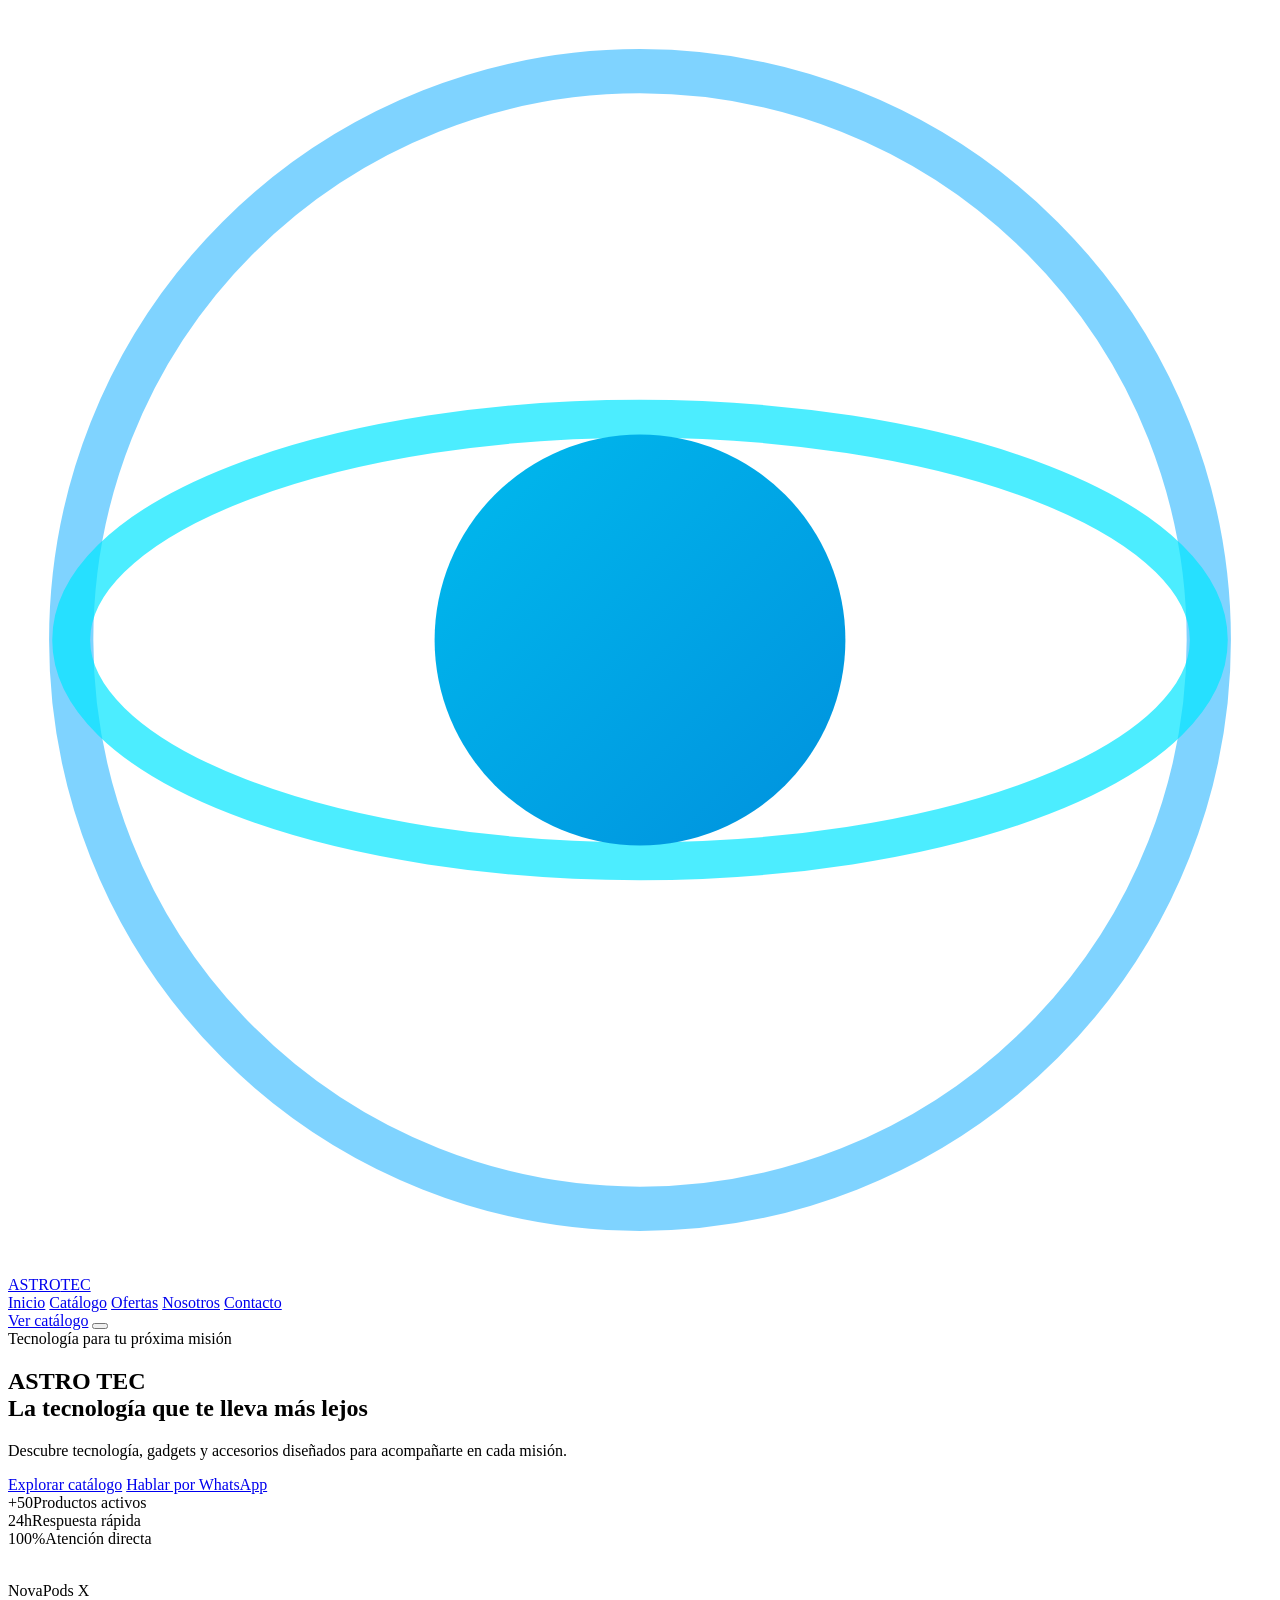
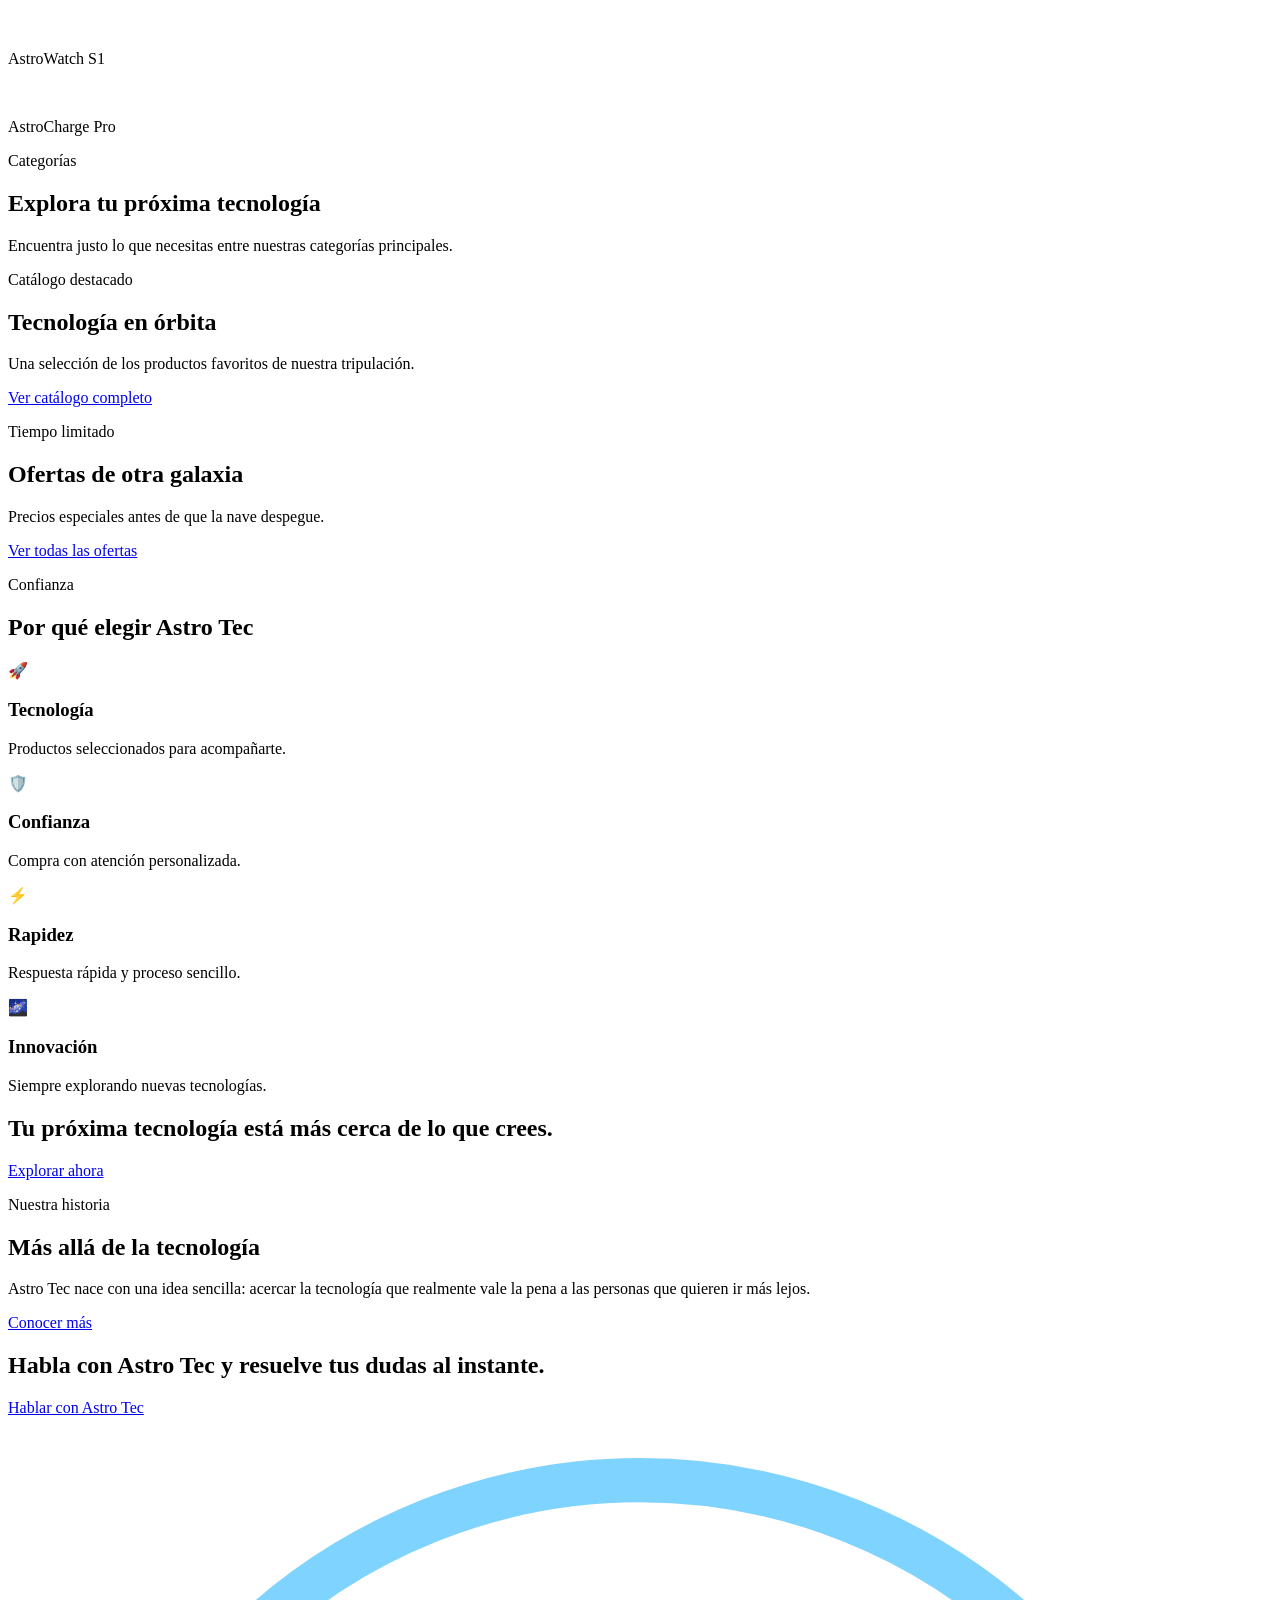
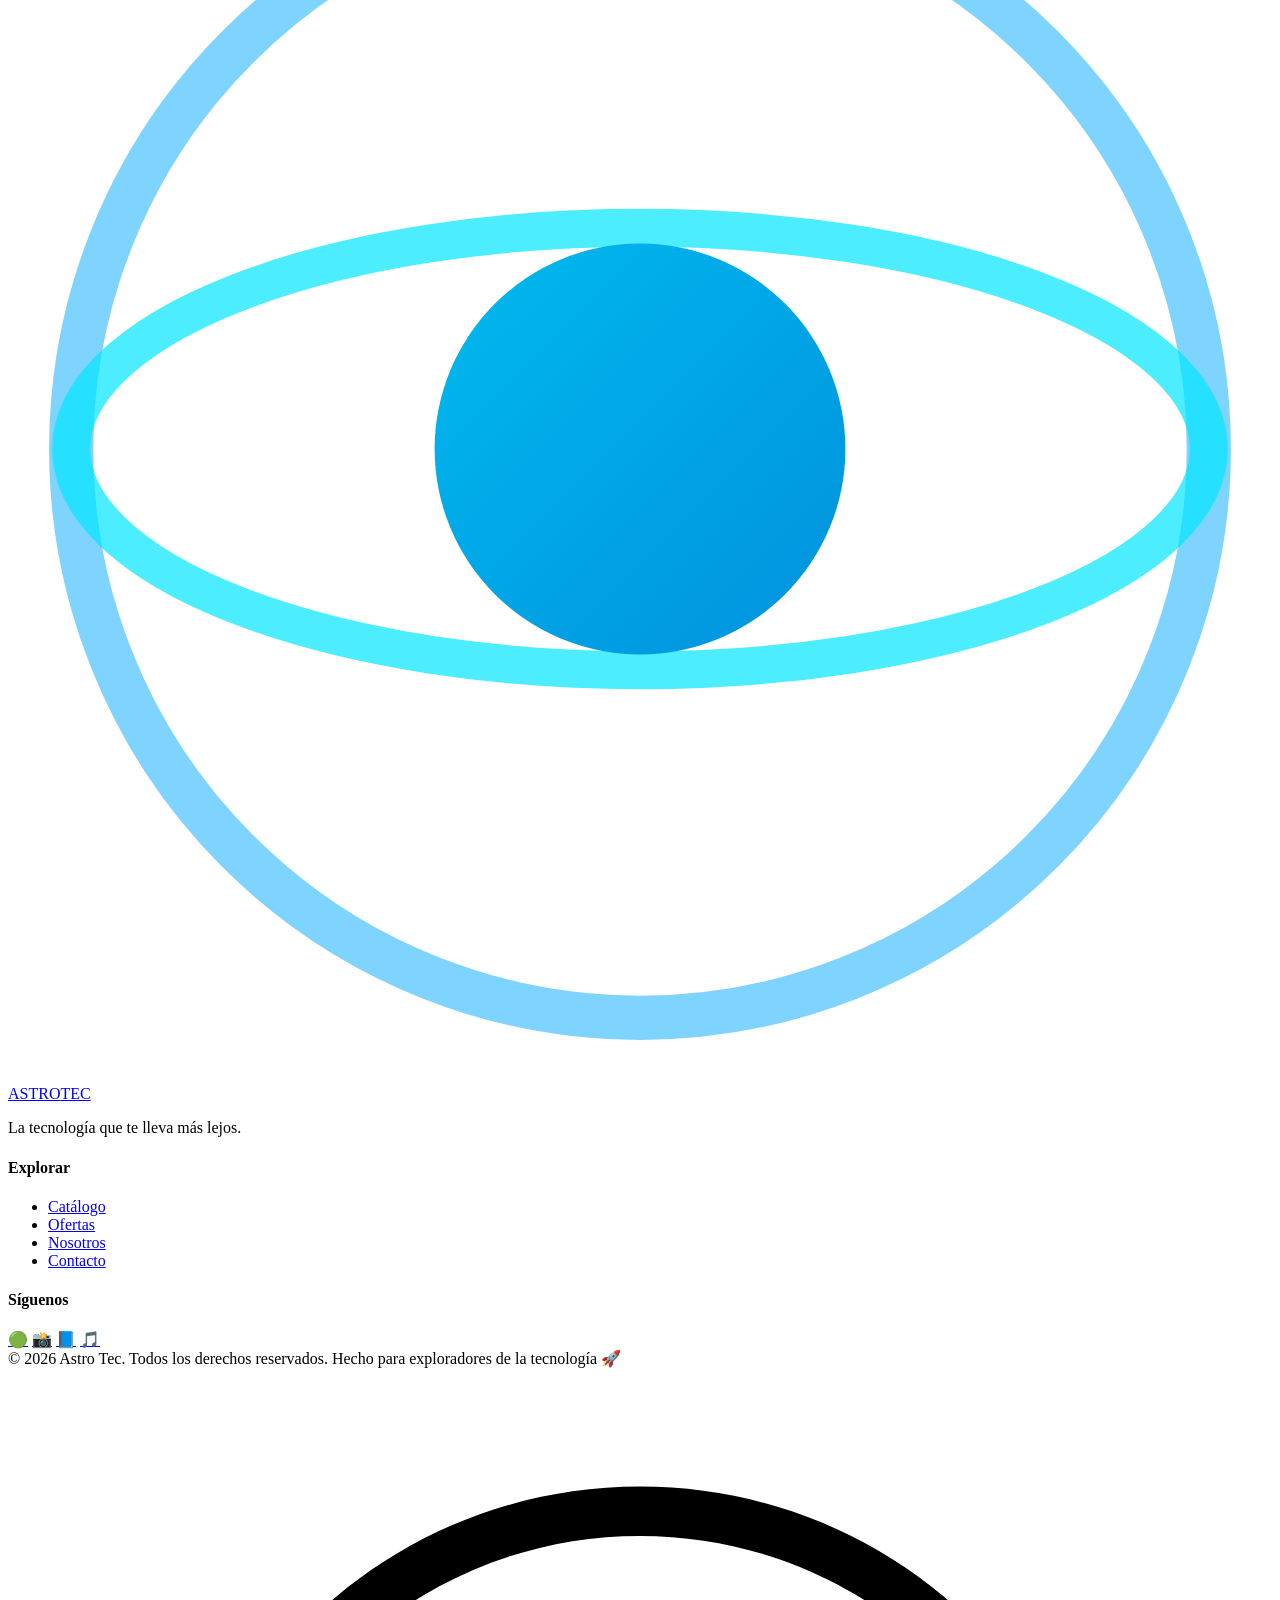
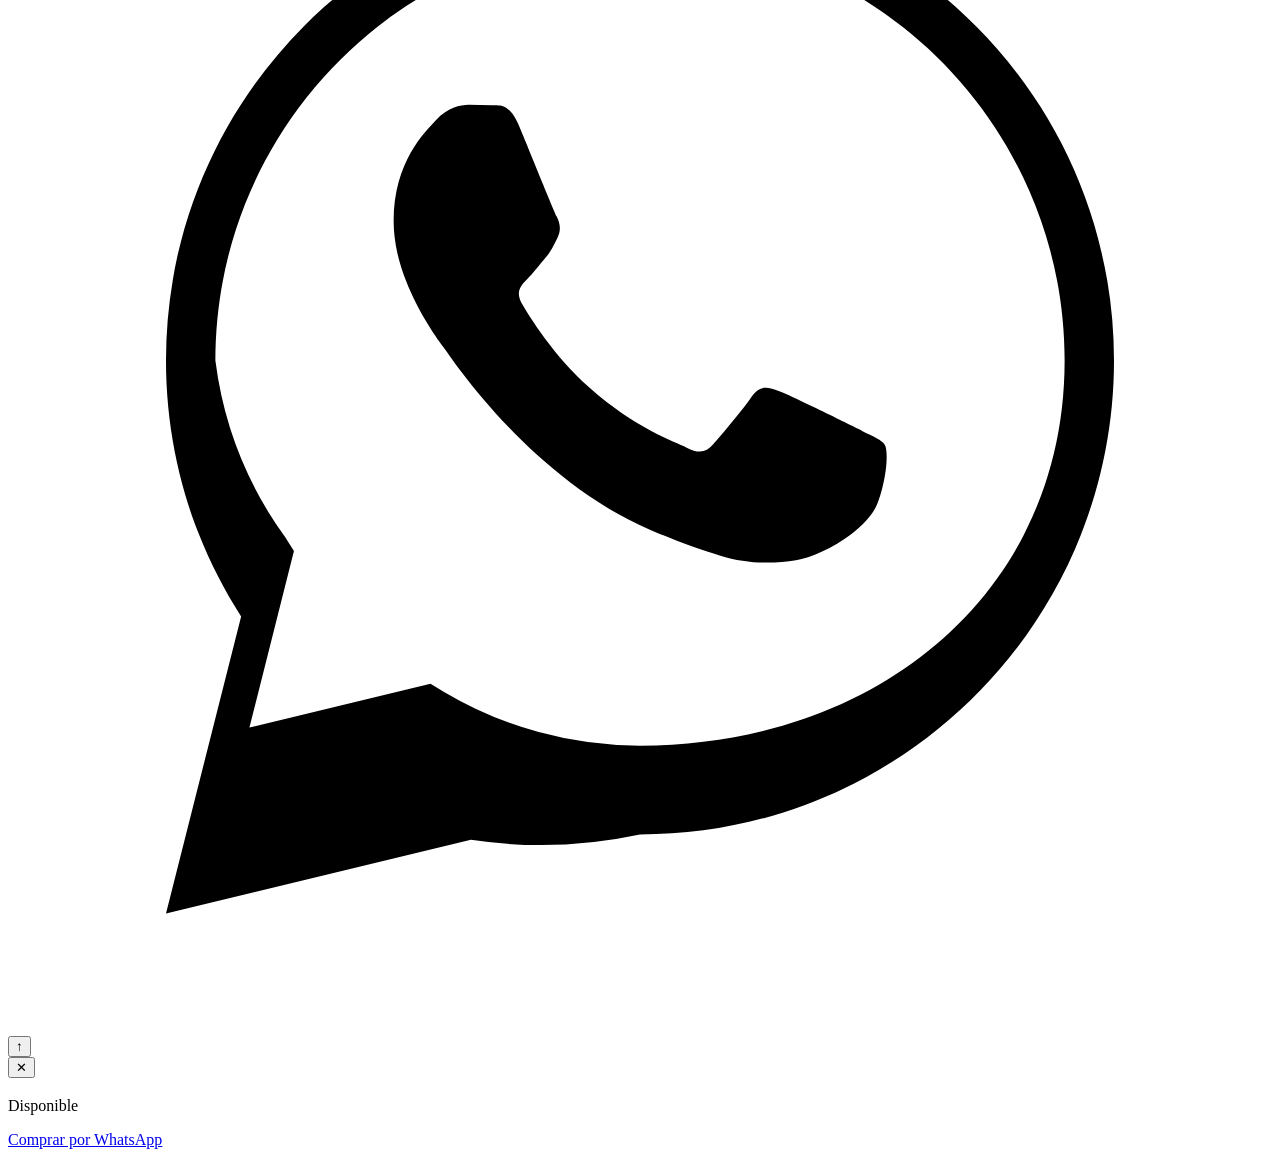
==== index.html @ eda98506 "Add files via upload" ====
<!DOCTYPE html>
<html lang="es">
<head>
  <meta charset="UTF-8" />
  <meta name="viewport" content="width=device-width, initial-scale=1.0" />
  <title>Astro Tec | Tecnología que te lleva más lejos</title>
  <meta name="description" content="Descubre tecnología, gadgets y accesorios en Astro Tec." />

  <!-- Open Graph -->
  <meta property="og:title" content="Astro Tec | Tecnología que te lleva más lejos" />
  <meta property="og:description" content="Descubre tecnología, gadgets y accesorios en Astro Tec." />
  <meta property="og:type" content="website" />
  <meta property="og:image" content="assets/og-image.jpg" />

  <link rel="icon" type="image/svg+xml" href="assets/favicon.svg" />

  <!-- Google Fonts: Orbitron (títulos), Montserrat (texto), Exo 2 (secundaria) -->
  <link rel="preconnect" href="https://fonts.googleapis.com" />
  <link rel="preconnect" href="https://fonts.gstatic.com" crossorigin />
  <link href="https://fonts.googleapis.com/css2?family=Orbitron:wght@500;700;800&family=Montserrat:wght@400;500;600;700&family=Exo+2:wght@400;500;600;700&display=swap" rel="stylesheet" />

  <link rel="stylesheet" href="css/style.css" />
</head>
<body>
  <div class="starfield" aria-hidden="true"></div>

  <!-- ================= NAVBAR ================= -->
  <header class="navbar">
    <div class="container">
      <a href="index.html" class="brand">
        <svg class="brand-mark" viewBox="0 0 40 40" fill="none" xmlns="http://www.w3.org/2000/svg" aria-hidden="true">
          <circle cx="20" cy="20" r="18" stroke="#00A8FF" stroke-width="1.4" opacity="0.5"/>
          <ellipse cx="20" cy="20" rx="18" ry="7" stroke="#00E5FF" stroke-width="1.2" opacity="0.7"/>
          <circle cx="20" cy="20" r="6.5" fill="url(#navGrad)"/>
          <defs>
            <linearGradient id="navGrad" x1="0" y1="0" x2="40" y2="40" gradientUnits="userSpaceOnUse">
              <stop stop-color="#00E5FF"/>
              <stop offset="1" stop-color="#0066CC"/>
            </linearGradient>
          </defs>
        </svg>
        <span class="brand-name">ASTRO<span>TEC</span></span>
      </a>

      <nav class="nav-links" id="nav-links" aria-label="Navegación principal">
        <a href="index.html">Inicio</a>
        <a href="catalogo.html">Catálogo</a>
        <a href="ofertas.html">Ofertas</a>
        <a href="nosotros.html">Nosotros</a>
        <a href="contacto.html">Contacto</a>
      </nav>

      <div class="nav-cta">
        <a href="catalogo.html" class="btn btn-outline">Ver catálogo</a>
        <button class="nav-toggle" id="nav-toggle" aria-label="Abrir menú" aria-expanded="false" aria-controls="nav-links">
          <span></span><span></span><span></span>
        </button>
      </div>
    </div>
  </header>

  <main>
    <!-- ================= HERO ================= -->
    <section class="hero">
      <div class="hero-orb" aria-hidden="true"></div>
      <div class="container">
        <div class="hero-text">
          <div class="hero-eyebrow reveal-in d1"><span class="dot"></span> Tecnología para tu próxima misión</div>
          <h1 class="reveal-in d2"><span class="brand-gradient">ASTRO TEC</span><br />La tecnología que te lleva más lejos</h1>
          <p class="hero-tagline reveal-in d3">Descubre tecnología, gadgets y accesorios diseñados para acompañarte en cada misión.</p>
          <div class="hero-actions reveal-in d3">
            <a href="catalogo.html" class="btn btn-primary">Explorar catálogo</a>
            <a href="#" id="hero-whatsapp" class="btn btn-whatsapp" target="_blank" rel="noopener">Hablar por WhatsApp</a>
          </div>
          <div class="hero-stats reveal-in d4">
            <div>+50<span>Productos activos</span></div>
            <div>24h<span>Respuesta rápida</span></div>
            <div>100%<span>Atención directa</span></div>
          </div>
        </div>

        <div class="hero-visual reveal-in d4" aria-hidden="true">
          <div class="orbit-ring r1"></div>
          <div class="orbit-ring r2"></div>
          <div class="float-card fc-1">
            <img src="https://images.unsplash.com/photo-1590658268037-6bf12165a8df?q=80&w=400&auto=format&fit=crop" alt="" />
            <p>NovaPods X</p>
          </div>
          <div class="float-card fc-2">
            <img src="https://images.unsplash.com/photo-1544117519-31a4b719223d?q=80&w=400&auto=format&fit=crop" alt="" />
            <p>AstroWatch S1</p>
          </div>
          <div class="float-card fc-3">
            <img src="https://images.unsplash.com/photo-1591290619762-c384c6675479?q=80&w=400&auto=format&fit=crop" alt="" />
            <p>AstroCharge Pro</p>
          </div>
        </div>
      </div>
    </section>

    <!-- ================= CATEGORÍAS ================= -->
    <section class="section" id="categorias">
      <div class="container">
        <div class="section-head center reveal-on-scroll">
          <p class="section-kicker">Categorías</p>
          <h2>Explora tu próxima tecnología</h2>
          <p>Encuentra justo lo que necesitas entre nuestras categorías principales.</p>
        </div>
        <div class="category-grid" id="categories-grid"></div>
      </div>
    </section>

    <!-- ================= PRODUCTOS DESTACADOS ================= -->
    <section class="section" id="destacados">
      <div class="container">
        <div class="section-head reveal-on-scroll">
          <p class="section-kicker">Catálogo destacado</p>
          <h2>Tecnología en órbita</h2>
          <p>Una selección de los productos favoritos de nuestra tripulación.</p>
        </div>
        <div class="product-grid" id="featured-grid"></div>
        <div class="text-center mt-lg">
          <a href="catalogo.html" class="btn btn-outline">Ver catálogo completo</a>
        </div>
      </div>
    </section>

    <!-- ================= OFERTAS (vista previa) ================= -->
    <section class="section offers-section" id="ofertas">
      <div class="container">
        <div class="section-head center reveal-on-scroll">
          <p class="section-kicker">Tiempo limitado</p>
          <h2>Ofertas de otra galaxia</h2>
          <p>Precios especiales antes de que la nave despegue.</p>
        </div>
        <div class="product-grid" id="offers-grid"></div>
        <div class="text-center mt-lg">
          <a href="ofertas.html" class="btn btn-outline">Ver todas las ofertas</a>
        </div>
      </div>
    </section>

    <!-- ================= POR QUÉ ASTRO TEC ================= -->
    <section class="section" id="por-que">
      <div class="container">
        <div class="section-head center reveal-on-scroll">
          <p class="section-kicker">Confianza</p>
          <h2>Por qué elegir Astro Tec</h2>
        </div>
        <div class="why-grid">
          <div class="why-card reveal-on-scroll">
            <div class="why-icon">🚀</div>
            <h3>Tecnología</h3>
            <p>Productos seleccionados para acompañarte.</p>
          </div>
          <div class="why-card reveal-on-scroll" style="transition-delay:.08s">
            <div class="why-icon">🛡️</div>
            <h3>Confianza</h3>
            <p>Compra con atención personalizada.</p>
          </div>
          <div class="why-card reveal-on-scroll" style="transition-delay:.16s">
            <div class="why-icon">⚡</div>
            <h3>Rapidez</h3>
            <p>Respuesta rápida y proceso sencillo.</p>
          </div>
          <div class="why-card reveal-on-scroll" style="transition-delay:.24s">
            <div class="why-icon">🌌</div>
            <h3>Innovación</h3>
            <p>Siempre explorando nuevas tecnologías.</p>
          </div>
        </div>
      </div>
    </section>

    <!-- ================= BANNER CTA ================= -->
    <section class="section">
      <div class="container">
        <div class="cta-banner reveal-on-scroll">
          <h2>Tu próxima tecnología está más cerca de lo que crees.</h2>
          <a href="catalogo.html" class="btn btn-primary">Explorar ahora</a>
        </div>
      </div>
    </section>

    <!-- ================= SOBRE NOSOTROS (vista previa) ================= -->
    <section class="section" id="nosotros">
      <div class="container about-grid">
        <div class="about-visual reveal-on-scroll" aria-hidden="true">
          <div class="orbit-ring r1"></div>
          <div class="orbit-ring r2"></div>
          <div class="planet-glow"></div>
        </div>
        <div class="about-body reveal-on-scroll">
          <p class="section-kicker">Nuestra historia</p>
          <h2>Más allá de la tecnología</h2>
          <p>Astro Tec nace con una idea sencilla: acercar la tecnología que realmente vale la pena a las personas que quieren ir más lejos.</p>
          <a href="nosotros.html" class="btn btn-outline">Conocer más</a>
        </div>
      </div>
    </section>

    <!-- ================= CONTACTO (vista previa) ================= -->
    <section class="section" id="contacto">
      <div class="container">
        <div class="cta-banner reveal-on-scroll">
          <h2>Habla con Astro Tec y resuelve tus dudas al instante.</h2>
          <a href="contacto.html" class="btn btn-primary">Hablar con Astro Tec</a>
        </div>
      </div>
    </section>
  </main>

  <!-- ================= FOOTER ================= -->
  <footer class="footer">
    <div class="container">
      <div class="footer-grid">
        <div class="footer-brand">
          <a href="index.html" class="brand">
            <svg class="brand-mark" viewBox="0 0 40 40" fill="none" xmlns="http://www.w3.org/2000/svg" aria-hidden="true">
              <circle cx="20" cy="20" r="18" stroke="#00A8FF" stroke-width="1.4" opacity="0.5"/>
              <ellipse cx="20" cy="20" rx="18" ry="7" stroke="#00E5FF" stroke-width="1.2" opacity="0.7"/>
              <circle cx="20" cy="20" r="6.5" fill="url(#footGrad)"/>
              <defs><linearGradient id="footGrad" x1="0" y1="0" x2="40" y2="40" gradientUnits="userSpaceOnUse"><stop stop-color="#00E5FF"/><stop offset="1" stop-color="#0066CC"/></linearGradient></defs>
            </svg>
            <span class="brand-name">ASTRO<span>TEC</span></span>
          </a>
          <p>La tecnología que te lleva más lejos.</p>
        </div>
        <div class="footer-col">
          <h4>Explorar</h4>
          <ul>
            <li><a href="catalogo.html">Catálogo</a></li>
            <li><a href="ofertas.html">Ofertas</a></li>
            <li><a href="nosotros.html">Nosotros</a></li>
            <li><a href="contacto.html">Contacto</a></li>
          </ul>
        </div>
        <div class="footer-col">
          <h4>Síguenos</h4>
          <div class="footer-social">
            <a href="https://wa.me/TU_NUMERO_AQUI" target="_blank" rel="noopener" aria-label="WhatsApp">🟢</a>
            <a href="https://instagram.com/astrotec" target="_blank" rel="noopener" aria-label="Instagram">📸</a>
            <a href="https://facebook.com/astrotec" target="_blank" rel="noopener" aria-label="Facebook">📘</a>
            <a href="https://tiktok.com/@astrotec" target="_blank" rel="noopener" aria-label="TikTok">🎵</a>
          </div>
        </div>
      </div>
      <div class="footer-bottom">
        <span>© 2026 Astro Tec. Todos los derechos reservados.</span>
        <span>Hecho para exploradores de la tecnología 🚀</span>
      </div>
    </div>
  </footer>

  <!-- ================= WHATSAPP FLOTANTE ================= -->
  <a href="#" id="whatsapp-float" class="whatsapp-float" target="_blank" rel="noopener" aria-label="Hablar por WhatsApp">
    <span class="whatsapp-pulse" aria-hidden="true"></span>
    <svg viewBox="0 0 32 32" aria-hidden="true"><path d="M16.001 3C9.373 3 4 8.373 4 15c0 2.386.699 4.61 1.902 6.478L4 29l7.72-1.865A11.94 11.94 0 0 0 16 27c6.627 0 12-5.373 12-12S22.628 3 16.001 3zm0 21.75a9.7 9.7 0 0 1-4.95-1.354l-.355-.21-4.584 1.107 1.127-4.47-.232-.366A9.71 9.71 0 0 1 5.25 15c0-5.936 4.815-10.75 10.75-10.75S26.75 9.064 26.75 15 21.936 24.75 16 24.75zm5.61-7.98c-.307-.154-1.816-.897-2.098-.999-.281-.102-.487-.154-.692.154-.205.307-.794.999-.973 1.204-.179.205-.359.23-.666.077-.307-.154-1.294-.477-2.465-1.52-.911-.812-1.526-1.816-1.705-2.123-.179-.307-.019-.473.135-.626.138-.138.307-.359.46-.538.154-.18.205-.308.307-.513.102-.205.051-.384-.026-.538-.077-.154-.692-1.667-.948-2.283-.25-.6-.504-.519-.692-.529l-.59-.01c-.205 0-.538.077-.82.384-.281.307-1.075 1.05-1.075 2.563 0 1.512 1.101 2.973 1.254 3.178.154.205 2.166 3.308 5.248 4.638.733.316 1.305.505 1.751.646.735.234 1.404.201 1.933.122.59-.088 1.816-.742 2.072-1.459.256-.717.256-1.332.179-1.46-.077-.128-.282-.205-.59-.359z"/></svg>
  </a>

  <!-- ================= BOTÓN VOLVER ARRIBA ================= -->
  <button id="back-to-top" class="back-to-top" aria-label="Volver arriba">↑</button>

  <!-- ================= MODAL DE PRODUCTO ================= -->
  <div class="modal-overlay" id="product-modal" role="dialog" aria-modal="true" aria-label="Detalle del producto">
    <div class="modal-box">
      <div class="modal-media">
        <button class="modal-close" aria-label="Cerrar">✕</button>
        <img src="" alt="" />
      </div>
      <div class="modal-body">
        <span class="product-category"></span>
        <h3></h3>
        <div class="availability in-stock"><span class="dot"></span> Disponible</div>
        <div class="modal-price-row">
          <span class="price-now"></span>
          <span class="price-old"></span>
        </div>
        <p class="modal-desc"></p>
        <ul class="modal-features"></ul>
        <a href="#" class="btn btn-whatsapp modal-buy" target="_blank" rel="noopener">Comprar por WhatsApp</a>
      </div>
    </div>
  </div>

  <script src="js/products.js"></script>
  <script src="js/main.js"></script>
  <script>
    document.getElementById("hero-whatsapp").href = buildWhatsAppLink("Hola Astro Tec, quiero explorar el catálogo de productos.");
  </script>
</body>
</html>
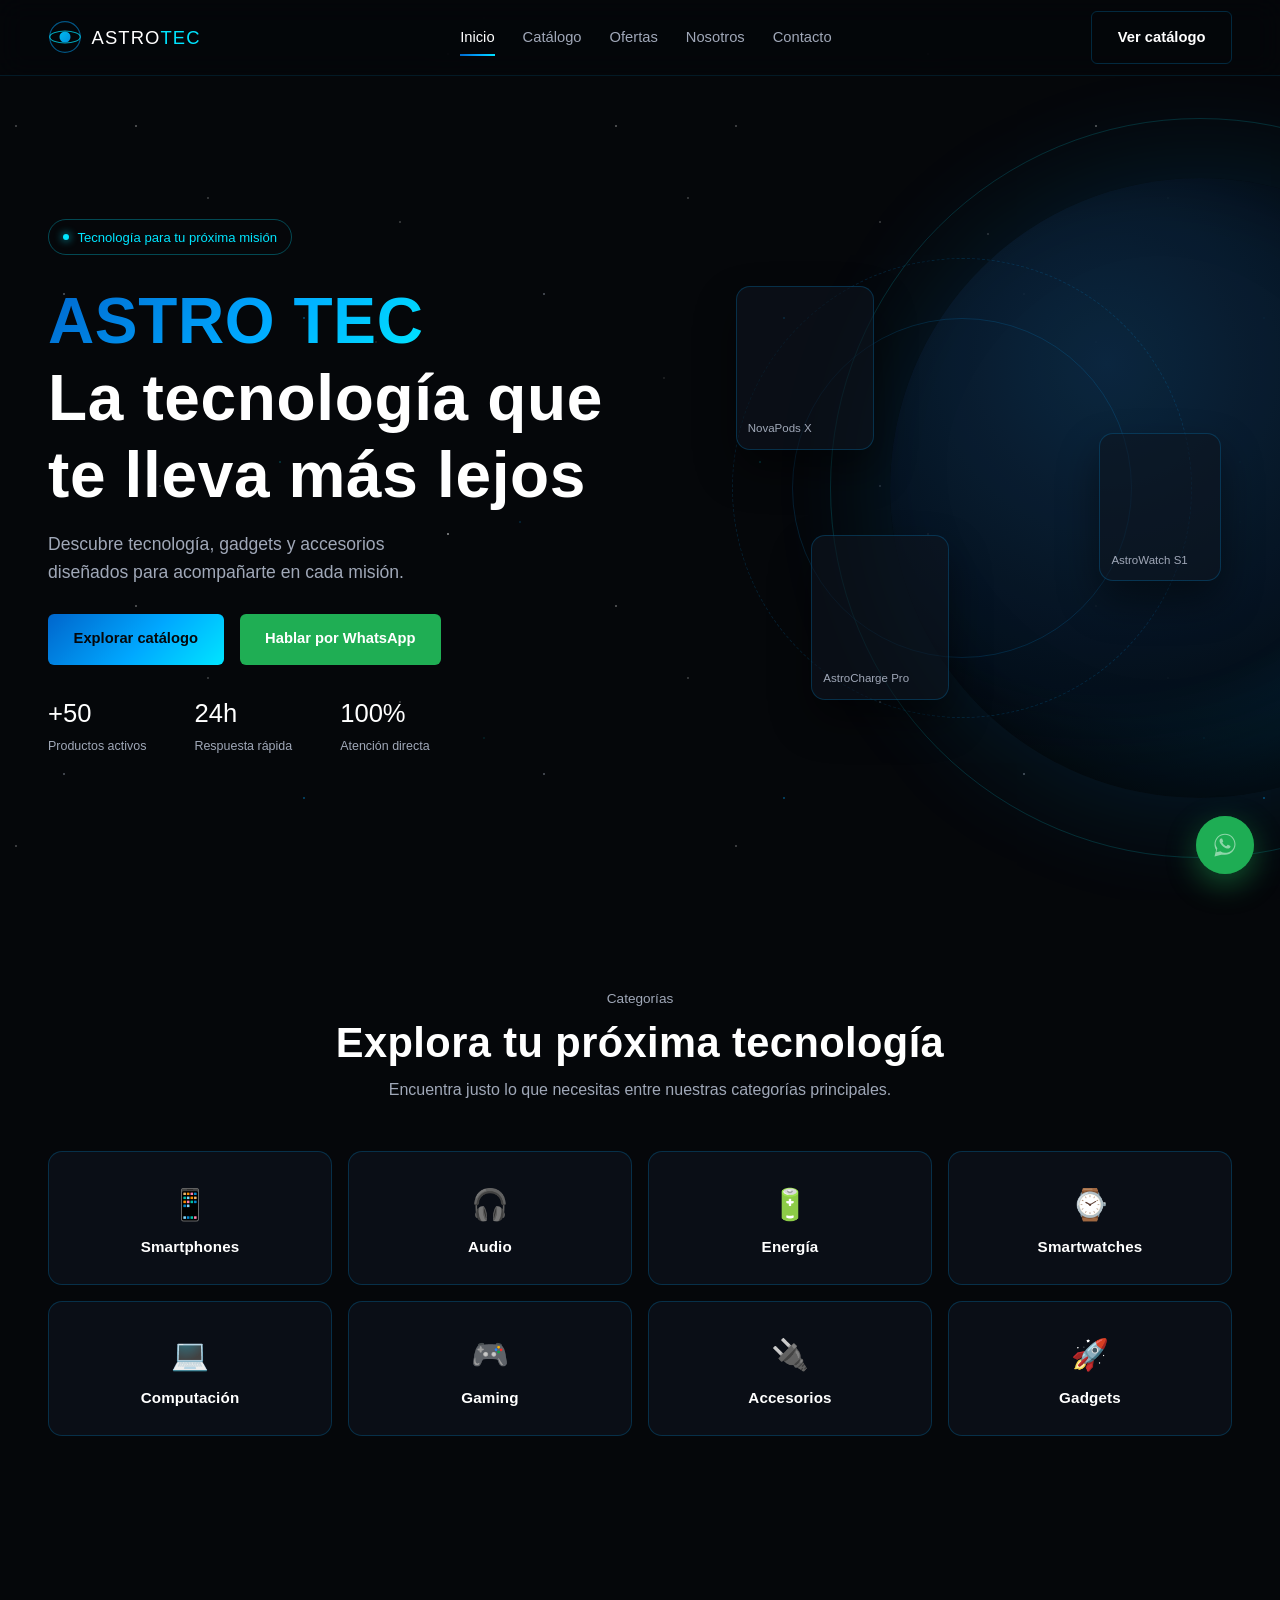
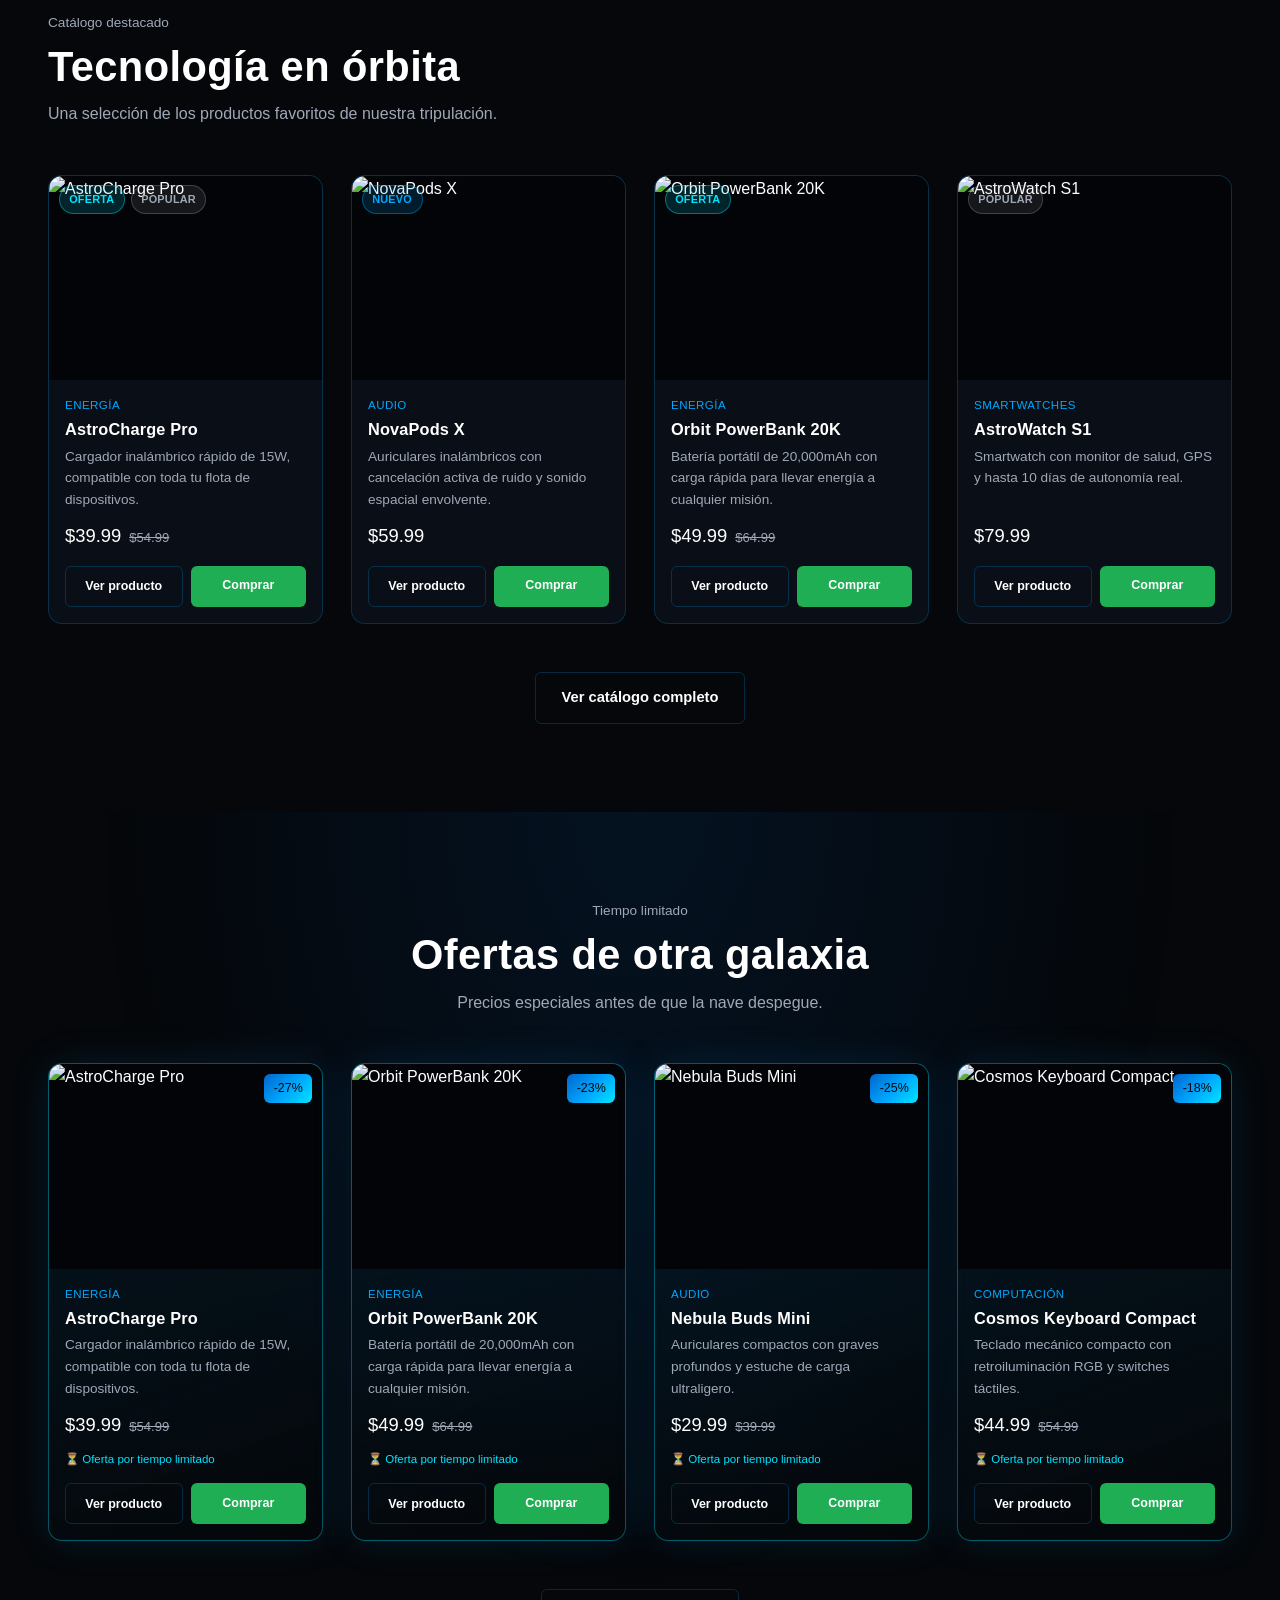
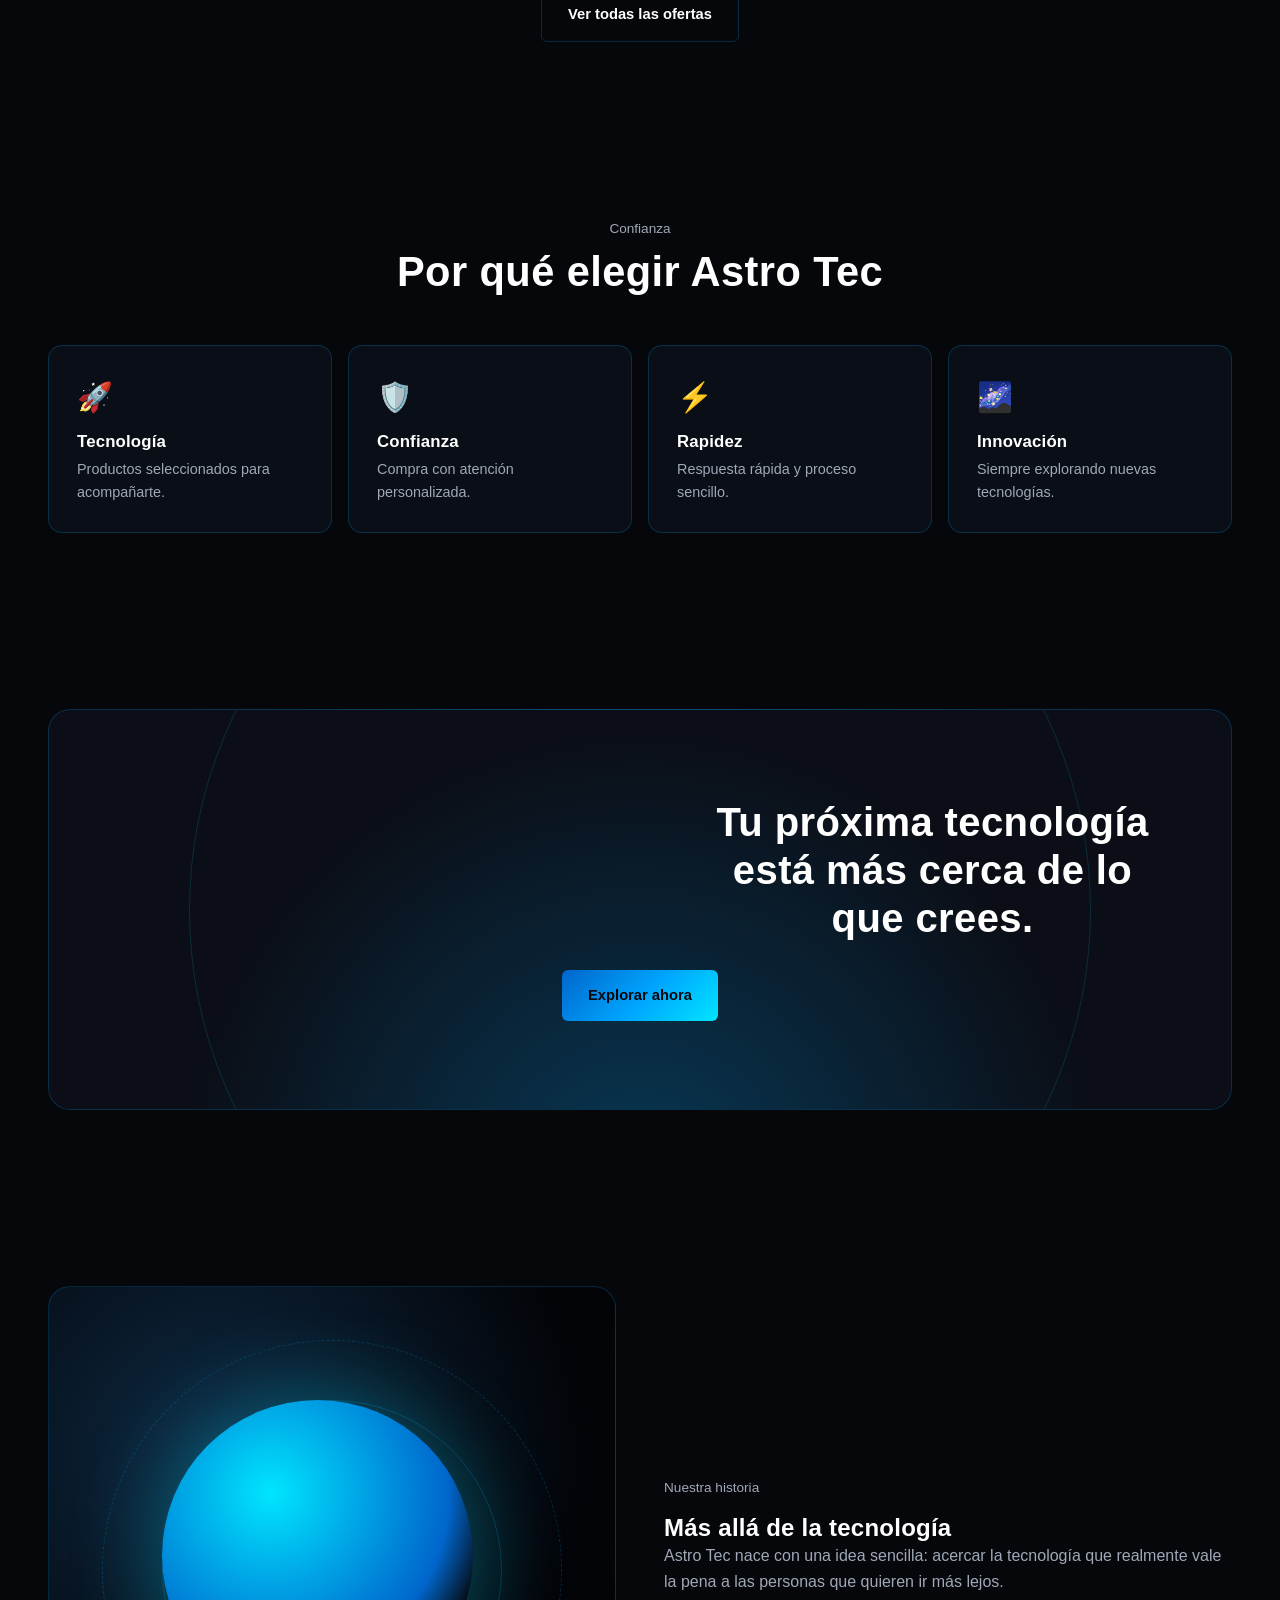
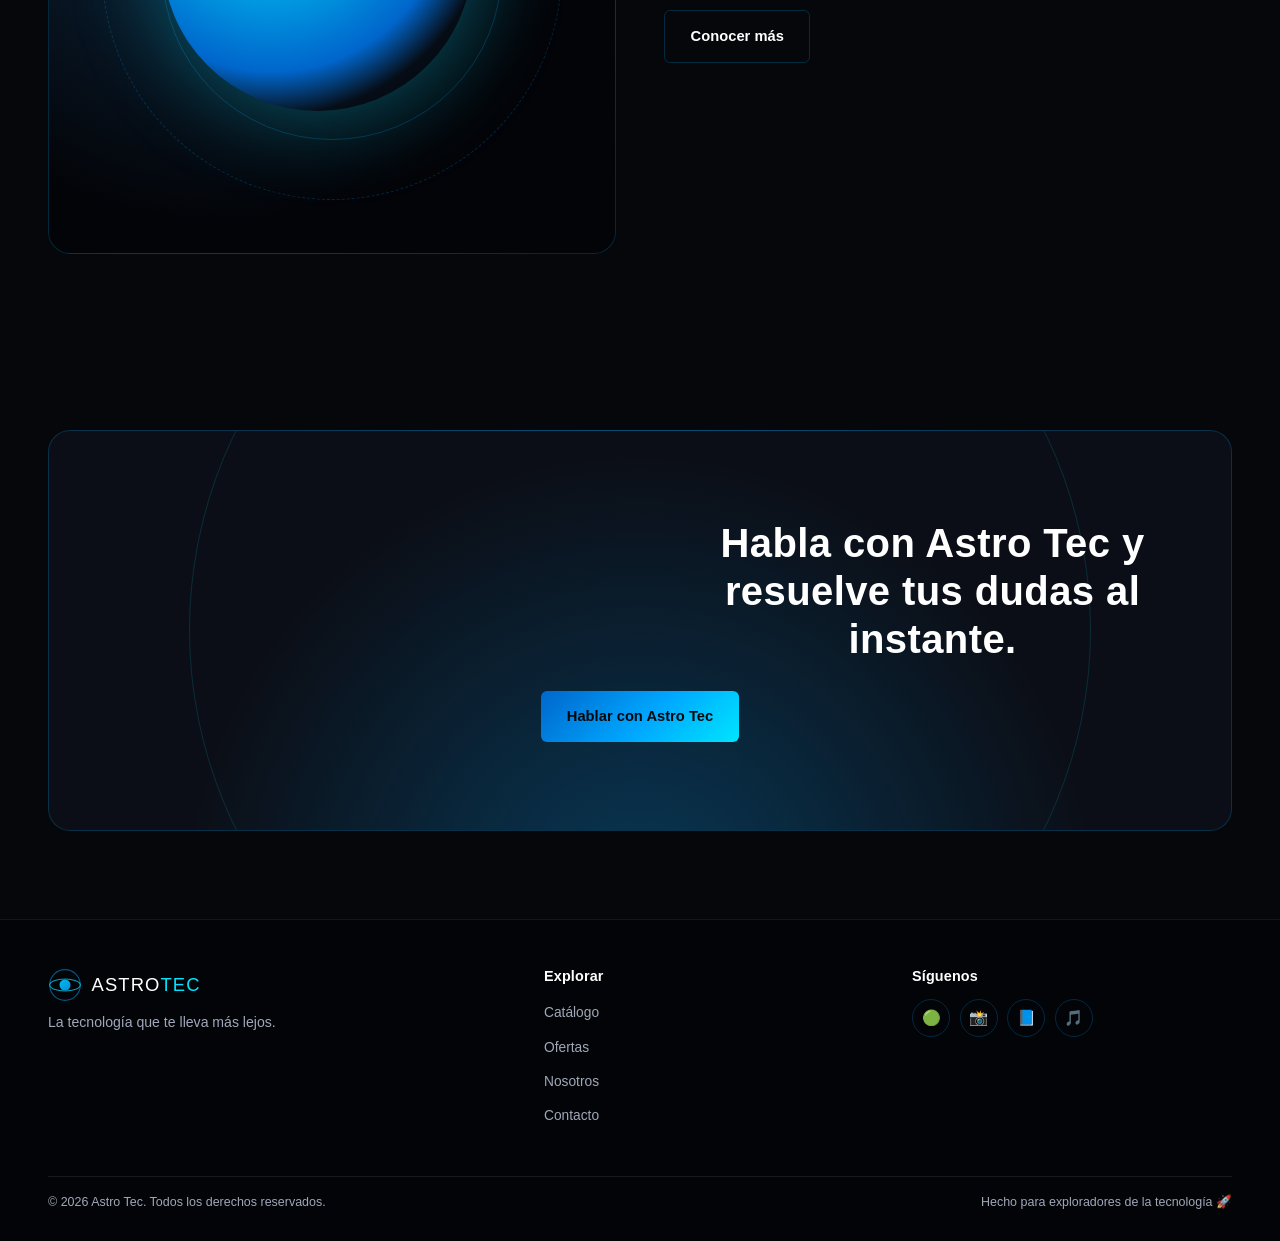
==== commit 998e020d: "Update WhatsApp link in footer" ====
--- a/index.html
+++ b/index.html
@@ -238,7 +238,7 @@
         <div class="footer-col">
           <h4>Síguenos</h4>
           <div class="footer-social">
-            <a href="https://wa.me/TU_NUMERO_AQUI" target="_blank" rel="noopener" aria-label="WhatsApp">🟢</a>
+            <a href="https://wa.me/+5359705589" target="_blank" rel="noopener" aria-label="WhatsApp">🟢</a>
             <a href="https://instagram.com/astrotec" target="_blank" rel="noopener" aria-label="Instagram">📸</a>
             <a href="https://facebook.com/astrotec" target="_blank" rel="noopener" aria-label="Facebook">📘</a>
             <a href="https://tiktok.com/@astrotec" target="_blank" rel="noopener" aria-label="TikTok">🎵</a>
--- a/css/style.css
+++ b/css/style.css
@@ -0,0 +1,1720 @@
+/* ==========================================================================
+   ASTRO TEC — style.css
+   Identidad: tecnología + exploración espacial.
+   Paleta y tipografías definidas estrictamente según el brief de marca.
+   ========================================================================== */
+
+/* ---------- 1. TOKENS DE MARCA ---------- */
+:root {
+  /* Colores de marca — NO modificar los nombres, solo los valores si cambia la identidad */
+  --azul-astro: #00a8ff;
+  --azul-profundo: #0066cc;
+  --azul-neon: #00e5ff;
+  --negro-espacial: #05070a;
+  --gris-tecnologico: #a0a8b8;
+  --blanco-estelar: #ffffff;
+
+  /* Derivados de superficie (para paneles, tarjetas, glass) */
+  --panel-bg: rgba(14, 20, 30, 0.6);
+  --panel-border: rgba(0, 168, 255, 0.22);
+  --panel-border-hover: rgba(0, 229, 255, 0.55);
+  --surface-raised: #0b0e16;
+  --surface-sunken: #030408;
+
+  --grad-astro: linear-gradient(135deg, var(--azul-profundo), var(--azul-astro) 55%, var(--azul-neon));
+  --grad-radial-glow: radial-gradient(circle, rgba(0, 168, 255, 0.35), transparent 70%);
+
+  /* Tipografía */
+  --font-display: "Orbitron", sans-serif;
+  --font-body: "Montserrat", sans-serif;
+  --font-secondary: "Exo 2", sans-serif;
+
+  /* Espaciado */
+  --space-xs: 0.5rem;
+  --space-sm: 1rem;
+  --space-md: 1.75rem;
+  --space-lg: 3rem;
+  --space-xl: 5.5rem;
+
+  --radius-sm: 6px;
+  --radius-md: 14px;
+  --radius-lg: 22px;
+
+  --container-w: 1240px;
+  --nav-height: 76px;
+
+  --ease: cubic-bezier(0.22, 1, 0.36, 1);
+}
+
+/* ---------- 2. RESET ---------- */
+* {
+  margin: 0;
+  padding: 0;
+  box-sizing: border-box;
+}
+
+html {
+  scroll-behavior: smooth;
+  scroll-padding-top: var(--nav-height);
+}
+
+body {
+  background: var(--negro-espacial);
+  color: var(--blanco-estelar);
+  font-family: var(--font-body);
+  font-size: 16px;
+  line-height: 1.6;
+  overflow-x: hidden;
+  position: relative;
+}
+
+img {
+  max-width: 100%;
+  display: block;
+}
+
+a {
+  color: inherit;
+  text-decoration: none;
+}
+
+ul {
+  list-style: none;
+}
+
+button {
+  font-family: inherit;
+  cursor: pointer;
+  border: none;
+  background: none;
+  color: inherit;
+}
+
+input,
+textarea {
+  font-family: inherit;
+  font-size: 1rem;
+}
+
+h1,
+h2,
+h3,
+h4 {
+  font-family: var(--font-display);
+  line-height: 1.2;
+  font-weight: 700;
+  letter-spacing: 0.01em;
+}
+
+.container {
+  max-width: var(--container-w);
+  margin-inline: auto;
+  padding-inline: var(--space-md);
+}
+
+/* Foco visible accesible */
+a:focus-visible,
+button:focus-visible,
+input:focus-visible,
+textarea:focus-visible {
+  outline: 2px solid var(--azul-neon);
+  outline-offset: 3px;
+  border-radius: 4px;
+}
+
+@media (prefers-reduced-motion: reduce) {
+  *,
+  *::before,
+  *::after {
+    animation-duration: 0.001ms !important;
+    animation-iteration-count: 1 !important;
+    transition-duration: 0.001ms !important;
+    scroll-behavior: auto !important;
+  }
+}
+
+/* ---------- 3. FONDO ESPACIAL GLOBAL ---------- */
+.starfield {
+  position: fixed;
+  inset: 0;
+  z-index: -2;
+  background: var(--negro-espacial);
+  overflow: hidden;
+}
+
+.starfield::before,
+.starfield::after {
+  content: "";
+  position: absolute;
+  inset: -10%;
+  background-image: radial-gradient(1.5px 1.5px at 20% 30%, rgba(255, 255, 255, 0.8), transparent),
+    radial-gradient(1px 1px at 70% 60%, rgba(255, 255, 255, 0.6), transparent),
+    radial-gradient(1.5px 1.5px at 40% 80%, rgba(160, 168, 184, 0.7), transparent),
+    radial-gradient(1px 1px at 85% 15%, rgba(0, 229, 255, 0.6), transparent),
+    radial-gradient(1.5px 1.5px at 55% 45%, rgba(255, 255, 255, 0.5), transparent),
+    radial-gradient(1px 1px at 10% 65%, rgba(255, 255, 255, 0.6), transparent),
+    radial-gradient(1.5px 1.5px at 90% 85%, rgba(0, 168, 255, 0.6), transparent);
+  background-repeat: repeat;
+  background-size: 480px 480px;
+  animation: driftStars 140s linear infinite;
+}
+
+.starfield::after {
+  background-size: 720px 720px;
+  opacity: 0.5;
+  animation-duration: 220s;
+  animation-direction: reverse;
+}
+
+@keyframes driftStars {
+  from {
+    transform: translate3d(0, 0, 0);
+  }
+  to {
+    transform: translate3d(-480px, -480px, 0);
+  }
+}
+
+/* ---------- 4. NAVBAR ---------- */
+.navbar {
+  position: sticky;
+  top: 0;
+  z-index: 100;
+  height: var(--nav-height);
+  display: flex;
+  align-items: center;
+  background: rgba(5, 7, 10, 0.55);
+  backdrop-filter: blur(14px) saturate(140%);
+  -webkit-backdrop-filter: blur(14px) saturate(140%);
+  border-bottom: 1px solid rgba(0, 168, 255, 0.12);
+  transition: background 0.3s var(--ease), border-color 0.3s var(--ease);
+}
+
+.navbar.is-scrolled {
+  background: rgba(5, 7, 10, 0.88);
+  border-bottom-color: rgba(0, 168, 255, 0.28);
+}
+
+.navbar .container {
+  display: flex;
+  align-items: center;
+  justify-content: space-between;
+  width: 100%;
+}
+
+.brand {
+  display: flex;
+  align-items: center;
+  gap: 0.6rem;
+  font-family: var(--font-display);
+  font-size: 1.15rem;
+  letter-spacing: 0.06em;
+}
+
+.brand-mark {
+  width: 34px;
+  height: 34px;
+  flex-shrink: 0;
+}
+
+.brand-name span {
+  color: var(--azul-neon);
+}
+
+.nav-links {
+  display: flex;
+  align-items: center;
+  gap: var(--space-md);
+}
+
+.nav-links a {
+  font-family: var(--font-secondary);
+  font-size: 0.92rem;
+  color: var(--gris-tecnologico);
+  position: relative;
+  padding-block: 0.3rem;
+  transition: color 0.25s var(--ease);
+}
+
+.nav-links a::after {
+  content: "";
+  position: absolute;
+  left: 0;
+  bottom: -2px;
+  width: 0;
+  height: 2px;
+  background: var(--grad-astro);
+  transition: width 0.3s var(--ease);
+}
+
+.nav-links a:hover,
+.nav-links a.active {
+  color: var(--blanco-estelar);
+}
+
+.nav-links a:hover::after,
+.nav-links a.active::after {
+  width: 100%;
+}
+
+.nav-cta {
+  display: flex;
+  align-items: center;
+  gap: var(--space-sm);
+}
+
+.nav-toggle {
+  display: none;
+  width: 40px;
+  height: 40px;
+  align-items: center;
+  justify-content: center;
+  border: 1px solid var(--panel-border);
+  border-radius: var(--radius-sm);
+  flex-direction: column;
+  gap: 5px;
+}
+
+.nav-toggle span {
+  width: 20px;
+  height: 2px;
+  background: var(--blanco-estelar);
+  transition: transform 0.3s var(--ease), opacity 0.3s var(--ease);
+}
+
+.nav-toggle.is-open span:nth-child(1) {
+  transform: translateY(7px) rotate(45deg);
+}
+.nav-toggle.is-open span:nth-child(2) {
+  opacity: 0;
+}
+.nav-toggle.is-open span:nth-child(3) {
+  transform: translateY(-7px) rotate(-45deg);
+}
+
+/* ---------- 5. BOTONES ---------- */
+.btn {
+  display: inline-flex;
+  align-items: center;
+  justify-content: center;
+  gap: 0.5rem;
+  padding: 0.85rem 1.6rem;
+  font-family: var(--font-secondary);
+  font-weight: 600;
+  font-size: 0.92rem;
+  border-radius: var(--radius-sm);
+  transition: transform 0.25s var(--ease), box-shadow 0.25s var(--ease), background 0.25s var(--ease), border-color 0.25s var(--ease);
+  white-space: nowrap;
+}
+
+.btn-primary {
+  background: var(--grad-astro);
+  color: var(--negro-espacial);
+  box-shadow: 0 0 0 rgba(0, 168, 255, 0);
+}
+
+.btn-primary:hover {
+  box-shadow: 0 8px 30px rgba(0, 168, 255, 0.45);
+  transform: translateY(-2px);
+}
+
+.btn-outline {
+  background: transparent;
+  border: 1px solid var(--panel-border);
+  color: var(--blanco-estelar);
+}
+
+.btn-outline:hover {
+  border-color: var(--azul-neon);
+  box-shadow: 0 0 24px rgba(0, 229, 255, 0.18);
+  transform: translateY(-2px);
+}
+
+.btn-whatsapp {
+  background: #1fae54;
+  color: var(--blanco-estelar);
+}
+
+.btn-whatsapp:hover {
+  box-shadow: 0 8px 26px rgba(31, 174, 84, 0.4);
+  transform: translateY(-2px);
+}
+
+.btn-sm {
+  padding: 0.6rem 1.1rem;
+  font-size: 0.82rem;
+}
+
+.btn-block {
+  width: 100%;
+}
+
+/* ---------- 6. HERO ---------- */
+.hero {
+  position: relative;
+  min-height: calc(100vh - var(--nav-height));
+  display: flex;
+  align-items: center;
+  padding-block: var(--space-xl);
+  overflow: hidden;
+}
+
+.hero-orb {
+  position: absolute;
+  top: 50%;
+  right: -18%;
+  width: 620px;
+  height: 620px;
+  border-radius: 50%;
+  transform: translateY(-50%);
+  background: radial-gradient(circle at 35% 30%, #0d2b45, #05121f 55%, transparent 75%),
+    radial-gradient(circle at 65% 70%, rgba(0, 168, 255, 0.25), transparent 60%);
+  box-shadow: inset -40px -20px 80px rgba(0, 0, 0, 0.6), 0 0 140px rgba(0, 168, 255, 0.18);
+  opacity: 0.9;
+  z-index: -1;
+}
+
+.hero-orb::after {
+  content: "";
+  position: absolute;
+  inset: -60px;
+  border-radius: 50%;
+  border: 1px solid rgba(0, 229, 255, 0.18);
+}
+
+.hero .container {
+  display: grid;
+  grid-template-columns: 1.05fr 0.95fr;
+  gap: var(--space-lg);
+  align-items: center;
+}
+
+.hero-eyebrow {
+  display: inline-flex;
+  align-items: center;
+  gap: 0.5rem;
+  font-family: var(--font-secondary);
+  font-size: 0.82rem;
+  color: var(--azul-neon);
+  border: 1px solid rgba(0, 229, 255, 0.3);
+  padding: 0.4rem 0.9rem;
+  border-radius: 999px;
+  margin-bottom: var(--space-md);
+}
+
+.hero-eyebrow .dot {
+  width: 6px;
+  height: 6px;
+  border-radius: 50%;
+  background: var(--azul-neon);
+  box-shadow: 0 0 8px var(--azul-neon);
+}
+
+.hero h1 {
+  font-size: clamp(2.6rem, 5vw, 4.2rem);
+  margin-bottom: var(--space-sm);
+}
+
+.hero h1 .brand-gradient {
+  background: var(--grad-astro);
+  -webkit-background-clip: text;
+  background-clip: text;
+  color: transparent;
+}
+
+.hero-tagline {
+  font-family: var(--font-secondary);
+  font-size: 1.1rem;
+  color: var(--gris-tecnologico);
+  margin-bottom: var(--space-md);
+  max-width: 42ch;
+}
+
+.hero-desc {
+  color: var(--gris-tecnologico);
+  max-width: 46ch;
+  margin-bottom: var(--space-md);
+}
+
+.hero-actions {
+  display: flex;
+  flex-wrap: wrap;
+  gap: var(--space-sm);
+  margin-bottom: var(--space-md);
+}
+
+.hero-stats {
+  display: flex;
+  gap: var(--space-lg);
+  margin-top: var(--space-md);
+}
+
+.hero-stats div {
+  font-family: var(--font-display);
+  font-size: 1.6rem;
+  color: var(--blanco-estelar);
+}
+
+.hero-stats span {
+  display: block;
+  font-family: var(--font-secondary);
+  font-size: 0.78rem;
+  color: var(--gris-tecnologico);
+  margin-top: 0.2rem;
+}
+
+/* Composición de productos flotando */
+.hero-visual {
+  position: relative;
+  height: 460px;
+}
+
+.orbit-ring {
+  position: absolute;
+  border: 1px solid rgba(0, 168, 255, 0.16);
+  border-radius: 50%;
+  top: 50%;
+  left: 50%;
+}
+
+.orbit-ring.r1 {
+  width: 340px;
+  height: 340px;
+  transform: translate(-50%, -50%);
+}
+.orbit-ring.r2 {
+  width: 460px;
+  height: 460px;
+  transform: translate(-50%, -50%);
+  border-style: dashed;
+}
+
+.float-card {
+  position: absolute;
+  background: var(--panel-bg);
+  border: 1px solid var(--panel-border);
+  backdrop-filter: blur(10px);
+  border-radius: var(--radius-md);
+  padding: 0.7rem;
+  width: 138px;
+  box-shadow: 0 20px 40px rgba(0, 0, 0, 0.45);
+  animation: floatY 6s var(--ease) infinite;
+}
+
+.float-card img {
+  border-radius: var(--radius-sm);
+  aspect-ratio: 1 / 1;
+  object-fit: cover;
+  margin-bottom: 0.5rem;
+}
+
+.float-card p {
+  font-family: var(--font-secondary);
+  font-size: 0.72rem;
+  color: var(--gris-tecnologico);
+}
+
+.float-card.fc-1 {
+  top: 6%;
+  left: 8%;
+  animation-delay: 0s;
+}
+.float-card.fc-2 {
+  top: 38%;
+  right: 2%;
+  animation-delay: 1.4s;
+  width: 122px;
+}
+.float-card.fc-3 {
+  bottom: 4%;
+  left: 22%;
+  animation-delay: 2.8s;
+}
+
+@keyframes floatY {
+  0%,
+  100% {
+    transform: translateY(0);
+  }
+  50% {
+    transform: translateY(-14px);
+  }
+}
+
+/* Aparición progresiva del hero al cargar */
+.reveal-in {
+  opacity: 0;
+  transform: translateY(18px);
+  animation: revealUp 0.8s var(--ease) forwards;
+}
+.reveal-in.d1 {
+  animation-delay: 0.05s;
+}
+.reveal-in.d2 {
+  animation-delay: 0.18s;
+}
+.reveal-in.d3 {
+  animation-delay: 0.32s;
+}
+.reveal-in.d4 {
+  animation-delay: 0.46s;
+}
+
+@keyframes revealUp {
+  to {
+    opacity: 1;
+    transform: translateY(0);
+  }
+}
+
+/* ---------- 7. SECCIONES GENERALES ---------- */
+.section {
+  padding-block: var(--space-xl);
+  position: relative;
+}
+
+.section-head {
+  max-width: 640px;
+  margin-bottom: var(--space-lg);
+}
+
+.section-head.center {
+  margin-inline: auto;
+  text-align: center;
+}
+
+.section-kicker {
+  font-family: var(--font-secondary);
+  color: var(--azul-astro);
+  font-size: 0.85rem;
+  margin-bottom: 0.5rem;
+}
+
+.section-head h2 {
+  font-size: clamp(1.8rem, 3.4vw, 2.6rem);
+  margin-bottom: 0.6rem;
+}
+
+.section-head p {
+  color: var(--gris-tecnologico);
+}
+
+/* Aparece al hacer scroll */
+.reveal-on-scroll {
+  opacity: 0;
+  transform: translateY(24px);
+  transition: opacity 0.7s var(--ease), transform 0.7s var(--ease);
+}
+.reveal-on-scroll.is-visible {
+  opacity: 1;
+  transform: translateY(0);
+}
+
+/* ---------- 8. CATEGORÍAS ---------- */
+.category-grid {
+  display: grid;
+  grid-template-columns: repeat(4, 1fr);
+  gap: var(--space-sm);
+}
+
+.category-card {
+  position: relative;
+  background: var(--panel-bg);
+  border: 1px solid var(--panel-border);
+  border-radius: var(--radius-md);
+  padding: var(--space-md) var(--space-sm);
+  text-align: center;
+  overflow: hidden;
+  transition: transform 0.3s var(--ease), border-color 0.3s var(--ease), box-shadow 0.3s var(--ease);
+}
+
+.category-card::before {
+  content: "";
+  position: absolute;
+  inset: 0;
+  background: var(--grad-radial-glow);
+  opacity: 0;
+  transition: opacity 0.4s var(--ease);
+}
+
+.category-card:hover,
+.category-card:focus-visible {
+  transform: translateY(-6px) scale(1.02);
+  border-color: var(--panel-border-hover);
+  box-shadow: 0 14px 40px rgba(0, 168, 255, 0.18);
+}
+
+.category-card:hover::before {
+  opacity: 1;
+}
+
+.category-icon {
+  font-size: 1.9rem;
+  margin-bottom: 0.6rem;
+  position: relative;
+}
+
+.category-card h3 {
+  font-family: var(--font-secondary);
+  font-size: 0.95rem;
+  font-weight: 600;
+  position: relative;
+}
+
+/* ---------- 9. TARJETAS DE PRODUCTO ---------- */
+.product-grid {
+  display: grid;
+  grid-template-columns: repeat(4, 1fr);
+  gap: var(--space-md);
+}
+
+.product-card {
+  background: var(--panel-bg);
+  border: 1px solid var(--panel-border);
+  border-radius: var(--radius-md);
+  overflow: hidden;
+  display: flex;
+  flex-direction: column;
+  transition: transform 0.3s var(--ease), border-color 0.3s var(--ease), box-shadow 0.3s var(--ease);
+}
+
+.product-card:hover {
+  transform: translateY(-6px);
+  border-color: var(--panel-border-hover);
+  box-shadow: 0 18px 42px rgba(0, 0, 0, 0.5);
+}
+
+.product-media {
+  position: relative;
+  aspect-ratio: 4 / 3;
+  overflow: hidden;
+  background: var(--surface-sunken);
+}
+
+.product-media img {
+  width: 100%;
+  height: 100%;
+  object-fit: cover;
+  transition: transform 0.5s var(--ease);
+}
+
+.product-card:hover .product-media img {
+  transform: scale(1.06);
+}
+
+.badge-row {
+  position: absolute;
+  top: 0.6rem;
+  left: 0.6rem;
+  display: flex;
+  gap: 0.35rem;
+}
+
+.badge {
+  font-family: var(--font-secondary);
+  font-size: 0.68rem;
+  font-weight: 600;
+  padding: 0.28rem 0.6rem;
+  border-radius: 999px;
+  letter-spacing: 0.02em;
+}
+
+.badge-offer {
+  background: rgba(0, 229, 255, 0.15);
+  color: var(--azul-neon);
+  border: 1px solid rgba(0, 229, 255, 0.4);
+}
+
+.badge-new {
+  background: rgba(0, 168, 255, 0.15);
+  color: var(--azul-astro);
+  border: 1px solid rgba(0, 168, 255, 0.4);
+}
+
+.badge-popular {
+  background: rgba(255, 255, 255, 0.08);
+  color: var(--gris-tecnologico);
+  border: 1px solid rgba(160, 168, 184, 0.3);
+}
+
+.product-body {
+  padding: var(--space-sm);
+  display: flex;
+  flex-direction: column;
+  gap: 0.35rem;
+  flex: 1;
+}
+
+.product-category {
+  font-family: var(--font-secondary);
+  font-size: 0.72rem;
+  color: var(--azul-astro);
+  text-transform: uppercase;
+  letter-spacing: 0.04em;
+}
+
+.product-body h3 {
+  font-family: var(--font-secondary);
+  font-size: 1.02rem;
+  font-weight: 700;
+}
+
+.product-desc {
+  color: var(--gris-tecnologico);
+  font-size: 0.85rem;
+  flex: 1;
+}
+
+.product-price-row {
+  display: flex;
+  align-items: baseline;
+  gap: 0.5rem;
+  margin-top: 0.3rem;
+}
+
+.price-now {
+  font-family: var(--font-display);
+  font-size: 1.15rem;
+  color: var(--blanco-estelar);
+}
+
+.price-old {
+  font-size: 0.82rem;
+  color: var(--gris-tecnologico);
+  text-decoration: line-through;
+}
+
+.product-actions {
+  display: flex;
+  gap: 0.5rem;
+  margin-top: 0.6rem;
+}
+
+.product-actions .btn {
+  flex: 1;
+  padding: 0.65rem 0.8rem;
+  font-size: 0.78rem;
+}
+
+/* ---------- 10. OFERTAS ---------- */
+.offers-section {
+  background: radial-gradient(ellipse at top, rgba(0, 102, 204, 0.12), transparent 60%);
+}
+
+.offer-card {
+  position: relative;
+  background: linear-gradient(160deg, rgba(0, 168, 255, 0.1), rgba(5, 7, 10, 0.7));
+  border: 1px solid rgba(0, 229, 255, 0.35);
+  box-shadow: 0 0 40px rgba(0, 168, 255, 0.12);
+}
+
+.offer-card:hover {
+  box-shadow: 0 0 60px rgba(0, 229, 255, 0.3);
+}
+
+.discount-tag {
+  position: absolute;
+  top: 0.6rem;
+  right: 0.6rem;
+  background: var(--grad-astro);
+  color: var(--negro-espacial);
+  font-family: var(--font-display);
+  font-size: 0.78rem;
+  padding: 0.3rem 0.6rem;
+  border-radius: var(--radius-sm);
+  z-index: 2;
+}
+
+.offer-timer {
+  font-family: var(--font-secondary);
+  font-size: 0.72rem;
+  color: var(--azul-neon);
+  display: flex;
+  align-items: center;
+  gap: 0.35rem;
+  margin-top: 0.3rem;
+}
+
+/* ---------- 11. POR QUÉ ASTRO TEC ---------- */
+.why-grid {
+  display: grid;
+  grid-template-columns: repeat(4, 1fr);
+  gap: var(--space-sm);
+}
+
+.why-card {
+  background: var(--panel-bg);
+  border: 1px solid var(--panel-border);
+  border-radius: var(--radius-md);
+  padding: var(--space-md);
+  transition: border-color 0.3s var(--ease), transform 0.3s var(--ease);
+}
+
+.why-card:hover {
+  border-color: var(--panel-border-hover);
+  transform: translateY(-4px);
+}
+
+.why-icon {
+  font-size: 1.8rem;
+  margin-bottom: 0.7rem;
+}
+
+.why-card h3 {
+  font-family: var(--font-secondary);
+  font-size: 1.05rem;
+  margin-bottom: 0.4rem;
+}
+
+.why-card p {
+  color: var(--gris-tecnologico);
+  font-size: 0.9rem;
+}
+
+/* ---------- 12. BANNER CTA ---------- */
+.cta-banner {
+  position: relative;
+  border-radius: var(--radius-lg);
+  padding: var(--space-xl) var(--space-lg);
+  text-align: center;
+  overflow: hidden;
+  background: radial-gradient(circle at 50% 120%, rgba(0, 168, 255, 0.28), transparent 60%), var(--surface-raised);
+  border: 1px solid var(--panel-border);
+}
+
+.cta-banner::before {
+  content: "";
+  position: absolute;
+  top: 50%;
+  left: 50%;
+  width: 900px;
+  height: 900px;
+  transform: translate(-50%, -50%);
+  border: 1px solid rgba(0, 229, 255, 0.14);
+  border-radius: 50%;
+}
+
+.cta-banner h2 {
+  font-size: clamp(1.7rem, 3.4vw, 2.5rem);
+  max-width: 20ch;
+  margin-inline: auto var(--space-md);
+  margin-bottom: var(--space-md);
+  position: relative;
+}
+
+.cta-banner .btn {
+  position: relative;
+}
+
+/* ---------- 13. SOBRE NOSOTROS ---------- */
+.about-grid {
+  display: grid;
+  grid-template-columns: 1fr 1fr;
+  gap: var(--space-lg);
+  align-items: center;
+}
+
+.about-visual {
+  position: relative;
+  aspect-ratio: 1 / 1;
+  border-radius: var(--radius-lg);
+  background: radial-gradient(circle at 30% 30%, #0e2a44, var(--surface-sunken) 65%);
+  border: 1px solid var(--panel-border);
+  overflow: hidden;
+}
+
+.about-visual .orbit-ring {
+  border-color: rgba(0, 168, 255, 0.22);
+}
+
+.about-visual .planet-glow {
+  position: absolute;
+  width: 55%;
+  height: 55%;
+  border-radius: 50%;
+  top: 20%;
+  left: 20%;
+  background: radial-gradient(circle at 35% 30%, var(--azul-neon), var(--azul-profundo) 60%, transparent 75%);
+  box-shadow: 0 0 90px rgba(0, 229, 255, 0.35);
+}
+
+.about-body p {
+  color: var(--gris-tecnologico);
+  margin-bottom: var(--space-sm);
+}
+
+.about-values {
+  display: flex;
+  flex-wrap: wrap;
+  gap: 0.6rem;
+  margin-top: var(--space-sm);
+}
+
+.about-values span {
+  font-family: var(--font-secondary);
+  font-size: 0.78rem;
+  border: 1px solid var(--panel-border);
+  padding: 0.4rem 0.85rem;
+  border-radius: 999px;
+  color: var(--gris-tecnologico);
+}
+
+/* ---------- 14. CONTACTO ---------- */
+.contact-grid {
+  display: grid;
+  grid-template-columns: 1fr 1fr;
+  gap: var(--space-lg);
+}
+
+.contact-channels {
+  display: flex;
+  flex-direction: column;
+  gap: 0.75rem;
+}
+
+.contact-channel {
+  display: flex;
+  align-items: center;
+  gap: 0.85rem;
+  background: var(--panel-bg);
+  border: 1px solid var(--panel-border);
+  border-radius: var(--radius-md);
+  padding: 0.9rem 1.1rem;
+  transition: border-color 0.3s var(--ease), transform 0.3s var(--ease);
+}
+
+.contact-channel:hover {
+  border-color: var(--panel-border-hover);
+  transform: translateX(4px);
+}
+
+.contact-channel .icon {
+  width: 40px;
+  height: 40px;
+  border-radius: 50%;
+  display: flex;
+  align-items: center;
+  justify-content: center;
+  background: rgba(0, 168, 255, 0.12);
+  font-size: 1.1rem;
+  flex-shrink: 0;
+}
+
+.contact-channel h4 {
+  font-family: var(--font-secondary);
+  font-size: 0.95rem;
+}
+
+.contact-channel span {
+  color: var(--gris-tecnologico);
+  font-size: 0.82rem;
+}
+
+.contact-form {
+  background: var(--panel-bg);
+  border: 1px solid var(--panel-border);
+  border-radius: var(--radius-md);
+  padding: var(--space-md);
+  display: flex;
+  flex-direction: column;
+  gap: var(--space-sm);
+}
+
+.field {
+  display: flex;
+  flex-direction: column;
+  gap: 0.4rem;
+}
+
+.field label {
+  font-family: var(--font-secondary);
+  font-size: 0.82rem;
+  color: var(--gris-tecnologico);
+}
+
+.field input,
+.field textarea {
+  background: var(--surface-sunken);
+  border: 1px solid var(--panel-border);
+  border-radius: var(--radius-sm);
+  padding: 0.75rem 0.9rem;
+  color: var(--blanco-estelar);
+  transition: border-color 0.25s var(--ease), box-shadow 0.25s var(--ease);
+}
+
+.field input:focus,
+.field textarea:focus {
+  border-color: var(--azul-neon);
+  box-shadow: 0 0 0 3px rgba(0, 229, 255, 0.14);
+  outline: none;
+}
+
+.field textarea {
+  resize: vertical;
+  min-height: 120px;
+}
+
+.form-note {
+  font-size: 0.78rem;
+  color: var(--gris-tecnologico);
+}
+
+/* ---------- 15. FOOTER ---------- */
+.footer {
+  background: var(--surface-sunken);
+  border-top: 1px solid rgba(0, 168, 255, 0.14);
+  padding-block: var(--space-lg) var(--space-md);
+}
+
+.footer-grid {
+  display: grid;
+  grid-template-columns: 1.4fr 1fr 1fr;
+  gap: var(--space-lg);
+  margin-bottom: var(--space-lg);
+}
+
+.footer-brand .brand {
+  margin-bottom: 0.6rem;
+}
+
+.footer-brand p {
+  color: var(--gris-tecnologico);
+  font-size: 0.88rem;
+  max-width: 32ch;
+}
+
+.footer-col h4 {
+  font-family: var(--font-secondary);
+  font-size: 0.9rem;
+  margin-bottom: 0.9rem;
+  color: var(--blanco-estelar);
+}
+
+.footer-col ul {
+  display: flex;
+  flex-direction: column;
+  gap: 0.55rem;
+}
+
+.footer-col a {
+  color: var(--gris-tecnologico);
+  font-size: 0.86rem;
+  transition: color 0.25s var(--ease);
+}
+
+.footer-col a:hover {
+  color: var(--azul-neon);
+}
+
+.footer-social {
+  display: flex;
+  gap: 0.6rem;
+}
+
+.footer-social a {
+  width: 38px;
+  height: 38px;
+  border-radius: 50%;
+  border: 1px solid var(--panel-border);
+  display: flex;
+  align-items: center;
+  justify-content: center;
+  font-size: 0.95rem;
+  transition: border-color 0.25s var(--ease), transform 0.25s var(--ease);
+}
+
+.footer-social a:hover {
+  border-color: var(--azul-neon);
+  transform: translateY(-3px);
+}
+
+.footer-bottom {
+  border-top: 1px solid rgba(160, 168, 184, 0.12);
+  padding-top: var(--space-sm);
+  display: flex;
+  justify-content: space-between;
+  flex-wrap: wrap;
+  gap: 0.5rem;
+  font-size: 0.78rem;
+  color: var(--gris-tecnologico);
+}
+
+/* ---------- 16. WHATSAPP FLOTANTE ---------- */
+.whatsapp-float {
+  position: fixed;
+  bottom: 1.6rem;
+  right: 1.6rem;
+  z-index: 90;
+  width: 58px;
+  height: 58px;
+  border-radius: 50%;
+  background: #1fae54;
+  display: flex;
+  align-items: center;
+  justify-content: center;
+  box-shadow: 0 10px 30px rgba(31, 174, 84, 0.45);
+  transition: transform 0.25s var(--ease), box-shadow 0.25s var(--ease);
+}
+
+.whatsapp-float:hover {
+  transform: scale(1.08);
+  box-shadow: 0 14px 36px rgba(31, 174, 84, 0.6);
+}
+
+.whatsapp-float svg {
+  width: 28px;
+  height: 28px;
+  fill: #fff;
+}
+
+.whatsapp-pulse {
+  position: absolute;
+  inset: 0;
+  border-radius: 50%;
+  background: #1fae54;
+  opacity: 0.5;
+  animation: pulseRing 2.4s var(--ease) infinite;
+}
+
+@keyframes pulseRing {
+  0% {
+    transform: scale(1);
+    opacity: 0.5;
+  }
+  100% {
+    transform: scale(1.7);
+    opacity: 0;
+  }
+}
+
+/* ---------- 17. BOTÓN VOLVER ARRIBA ---------- */
+.back-to-top {
+  position: fixed;
+  bottom: 1.6rem;
+  left: 1.6rem;
+  z-index: 90;
+  width: 46px;
+  height: 46px;
+  border-radius: 50%;
+  background: var(--panel-bg);
+  border: 1px solid var(--panel-border);
+  backdrop-filter: blur(10px);
+  display: flex;
+  align-items: center;
+  justify-content: center;
+  color: var(--blanco-estelar);
+  opacity: 0;
+  pointer-events: none;
+  transform: translateY(10px);
+  transition: opacity 0.3s var(--ease), transform 0.3s var(--ease), border-color 0.3s var(--ease);
+}
+
+.back-to-top.is-visible {
+  opacity: 1;
+  pointer-events: auto;
+  transform: translateY(0);
+}
+
+.back-to-top:hover {
+  border-color: var(--azul-neon);
+}
+
+/* ---------- 18. TOAST (producto añadido / mensaje enviado) ---------- */
+.toast {
+  position: fixed;
+  bottom: 1.6rem;
+  left: 50%;
+  transform: translateX(-50%) translateY(20px);
+  background: var(--surface-raised);
+  border: 1px solid var(--panel-border-hover);
+  color: var(--blanco-estelar);
+  padding: 0.85rem 1.4rem;
+  border-radius: var(--radius-sm);
+  font-family: var(--font-secondary);
+  font-size: 0.86rem;
+  z-index: 200;
+  opacity: 0;
+  pointer-events: none;
+  transition: opacity 0.3s var(--ease), transform 0.3s var(--ease);
+  box-shadow: 0 10px 30px rgba(0, 0, 0, 0.5);
+}
+
+.toast.is-visible {
+  opacity: 1;
+  transform: translateX(-50%) translateY(0);
+}
+
+/* ---------- 19. MODAL DE PRODUCTO ---------- */
+.modal-overlay {
+  position: fixed;
+  inset: 0;
+  z-index: 150;
+  background: rgba(3, 4, 8, 0.78);
+  backdrop-filter: blur(6px);
+  display: flex;
+  align-items: center;
+  justify-content: center;
+  padding: var(--space-sm);
+  opacity: 0;
+  pointer-events: none;
+  transition: opacity 0.3s var(--ease);
+}
+
+.modal-overlay.is-open {
+  opacity: 1;
+  pointer-events: auto;
+}
+
+.modal-box {
+  background: var(--surface-raised);
+  border: 1px solid var(--panel-border-hover);
+  border-radius: var(--radius-lg);
+  max-width: 780px;
+  width: 100%;
+  max-height: 88vh;
+  overflow-y: auto;
+  display: grid;
+  grid-template-columns: 1fr 1fr;
+  transform: scale(0.94) translateY(12px);
+  transition: transform 0.3s var(--ease);
+}
+
+.modal-overlay.is-open .modal-box {
+  transform: scale(1) translateY(0);
+}
+
+.modal-media {
+  position: relative;
+  background: var(--surface-sunken);
+  min-height: 260px;
+}
+
+.modal-media img {
+  width: 100%;
+  height: 100%;
+  object-fit: cover;
+}
+
+.modal-close {
+  position: absolute;
+  top: 0.8rem;
+  right: 0.8rem;
+  width: 36px;
+  height: 36px;
+  border-radius: 50%;
+  background: rgba(5, 7, 10, 0.7);
+  border: 1px solid var(--panel-border);
+  display: flex;
+  align-items: center;
+  justify-content: center;
+  font-size: 1.1rem;
+  z-index: 5;
+}
+
+.modal-body {
+  padding: var(--space-md);
+  display: flex;
+  flex-direction: column;
+}
+
+.modal-body .product-category {
+  margin-bottom: 0.3rem;
+}
+
+.modal-body h3 {
+  font-family: var(--font-display);
+  font-size: 1.4rem;
+  margin-bottom: 0.5rem;
+}
+
+.modal-price-row {
+  display: flex;
+  align-items: baseline;
+  gap: 0.6rem;
+  margin-bottom: 0.7rem;
+}
+
+.modal-price-row .price-now {
+  font-size: 1.5rem;
+}
+
+.modal-desc {
+  color: var(--gris-tecnologico);
+  font-size: 0.92rem;
+  margin-bottom: var(--space-sm);
+}
+
+.modal-features {
+  display: flex;
+  flex-direction: column;
+  gap: 0.5rem;
+  margin-bottom: var(--space-sm);
+}
+
+.modal-features li {
+  display: flex;
+  align-items: center;
+  gap: 0.55rem;
+  font-size: 0.86rem;
+  color: var(--gris-tecnologico);
+}
+
+.modal-features li::before {
+  content: "";
+  width: 6px;
+  height: 6px;
+  border-radius: 50%;
+  background: var(--azul-neon);
+  box-shadow: 0 0 6px var(--azul-neon);
+  flex-shrink: 0;
+}
+
+.availability {
+  display: inline-flex;
+  align-items: center;
+  gap: 0.4rem;
+  font-size: 0.8rem;
+  font-family: var(--font-secondary);
+  margin-bottom: var(--space-sm);
+}
+
+.availability .dot {
+  width: 7px;
+  height: 7px;
+  border-radius: 50%;
+}
+
+.availability.in-stock .dot {
+  background: #2fd66c;
+  box-shadow: 0 0 6px #2fd66c;
+}
+.availability.low-stock .dot {
+  background: #ffb020;
+  box-shadow: 0 0 6px #ffb020;
+}
+.availability.out-of-stock .dot {
+  background: #ff4d4d;
+  box-shadow: 0 0 6px #ff4d4d;
+}
+
+.modal-body .btn {
+  margin-top: auto;
+}
+
+/* ---------- 20. CATÁLOGO ---------- */
+.page-header {
+  padding-top: var(--space-lg);
+  padding-bottom: var(--space-md);
+  text-align: center;
+}
+
+.page-header .section-kicker {
+  justify-content: center;
+  display: flex;
+}
+
+.page-header h1 {
+  font-size: clamp(2rem, 4vw, 3rem);
+  margin-bottom: 0.5rem;
+}
+
+.page-header p {
+  color: var(--gris-tecnologico);
+  max-width: 50ch;
+  margin-inline: auto;
+}
+
+.catalog-toolbar {
+  display: flex;
+  flex-wrap: wrap;
+  gap: var(--space-sm);
+  align-items: center;
+  justify-content: space-between;
+  background: var(--panel-bg);
+  border: 1px solid var(--panel-border);
+  border-radius: var(--radius-md);
+  padding: var(--space-sm);
+  margin-bottom: var(--space-lg);
+}
+
+.search-box {
+  position: relative;
+  flex: 1;
+  min-width: 220px;
+}
+
+.search-box input {
+  width: 100%;
+  background: var(--surface-sunken);
+  border: 1px solid var(--panel-border);
+  border-radius: var(--radius-sm);
+  padding: 0.7rem 1rem 0.7rem 2.4rem;
+  color: var(--blanco-estelar);
+}
+
+.search-box input:focus {
+  border-color: var(--azul-neon);
+  outline: none;
+}
+
+.search-box .icon {
+  position: absolute;
+  left: 0.8rem;
+  top: 50%;
+  transform: translateY(-50%);
+  color: var(--gris-tecnologico);
+  font-size: 0.95rem;
+}
+
+.toolbar-filters {
+  display: flex;
+  gap: 0.6rem;
+  flex-wrap: wrap;
+}
+
+.select-field {
+  background: var(--surface-sunken);
+  border: 1px solid var(--panel-border);
+  border-radius: var(--radius-sm);
+  color: var(--blanco-estelar);
+  padding: 0.65rem 0.9rem;
+  font-family: var(--font-secondary);
+  font-size: 0.85rem;
+}
+
+.chip-toggle {
+  display: inline-flex;
+  align-items: center;
+  gap: 0.4rem;
+  border: 1px solid var(--panel-border);
+  border-radius: var(--radius-sm);
+  padding: 0.65rem 0.9rem;
+  font-family: var(--font-secondary);
+  font-size: 0.85rem;
+  color: var(--gris-tecnologico);
+  transition: border-color 0.25s var(--ease), color 0.25s var(--ease), background 0.25s var(--ease);
+}
+
+.chip-toggle.is-active {
+  border-color: var(--azul-neon);
+  color: var(--blanco-estelar);
+  background: rgba(0, 229, 255, 0.1);
+}
+
+.category-pills {
+  display: flex;
+  flex-wrap: wrap;
+  gap: 0.5rem;
+  margin-bottom: var(--space-lg);
+}
+
+.pill {
+  font-family: var(--font-secondary);
+  font-size: 0.82rem;
+  padding: 0.5rem 1rem;
+  border-radius: 999px;
+  border: 1px solid var(--panel-border);
+  color: var(--gris-tecnologico);
+  transition: all 0.25s var(--ease);
+}
+
+.pill.is-active,
+.pill:hover {
+  border-color: var(--azul-neon);
+  color: var(--blanco-estelar);
+  background: rgba(0, 168, 255, 0.12);
+}
+
+.results-count {
+  color: var(--gris-tecnologico);
+  font-size: 0.85rem;
+  margin-bottom: var(--space-sm);
+}
+
+.empty-state {
+  text-align: center;
+  padding: var(--space-xl) var(--space-sm);
+  color: var(--gris-tecnologico);
+  grid-column: 1 / -1;
+}
+
+.empty-state .icon {
+  font-size: 2.4rem;
+  margin-bottom: 0.8rem;
+}
+
+/* Skeleton loading */
+.skeleton-card {
+  background: var(--panel-bg);
+  border: 1px solid var(--panel-border);
+  border-radius: var(--radius-md);
+  overflow: hidden;
+}
+
+.skeleton-media,
+.skeleton-line {
+  background: linear-gradient(90deg, rgba(255, 255, 255, 0.04) 25%, rgba(255, 255, 255, 0.09) 37%, rgba(255, 255, 255, 0.04) 63%);
+  background-size: 400% 100%;
+  animation: skeletonShimmer 1.4s ease infinite;
+}
+
+.skeleton-media {
+  aspect-ratio: 4 / 3;
+}
+
+.skeleton-line {
+  height: 12px;
+  border-radius: 4px;
+  margin: 0.9rem 1rem 0;
+}
+
+.skeleton-line.w60 {
+  width: 60%;
+}
+.skeleton-line.w40 {
+  width: 40%;
+  margin-bottom: 1rem;
+}
+
+@keyframes skeletonShimmer {
+  0% {
+    background-position: 100% 0;
+  }
+  100% {
+    background-position: -100% 0;
+  }
+}
+
+/* ---------- 21. UTILIDADES ---------- */
+.text-center {
+  text-align: center;
+}
+.mt-lg {
+  margin-top: var(--space-lg);
+}
+.visually-hidden {
+  position: absolute;
+  width: 1px;
+  height: 1px;
+  overflow: hidden;
+  clip: rect(0 0 0 0);
+  white-space: nowrap;
+}
+
+/* ---------- 22. RESPONSIVE ---------- */
+@media (max-width: 1080px) {
+  .product-grid {
+    grid-template-columns: repeat(3, 1fr);
+  }
+  .category-grid {
+    grid-template-columns: repeat(4, 1fr);
+  }
+  .why-grid {
+    grid-template-columns: repeat(2, 1fr);
+  }
+}
+
+@media (max-width: 900px) {
+  .hero .container {
+    grid-template-columns: 1fr;
+  }
+  .hero-visual {
+    height: 320px;
+    order: -1;
+  }
+  .hero-orb {
+    right: -30%;
+    opacity: 0.6;
+  }
+  .about-grid,
+  .contact-grid {
+    grid-template-columns: 1fr;
+  }
+  .about-visual {
+    order: -1;
+    max-width: 420px;
+    margin-inline: auto;
+  }
+  .footer-grid {
+    grid-template-columns: 1fr 1fr;
+  }
+}
+
+@media (max-width: 760px) {
+  .nav-links {
+    position: fixed;
+    top: var(--nav-height);
+    left: 0;
+    right: 0;
+    flex-direction: column;
+    align-items: flex-start;
+    gap: 0;
+    background: rgba(5, 7, 10, 0.97);
+    backdrop-filter: blur(16px);
+    border-bottom: 1px solid rgba(0, 168, 255, 0.16);
+    max-height: 0;
+    overflow: hidden;
+    transition: max-height 0.35s var(--ease);
+  }
+
+  .nav-links.is-open {
+    max-height: 420px;
+  }
+
+  .nav-links a {
+    width: 100%;
+    padding: 1rem var(--space-md);
+    border-bottom: 1px solid rgba(160, 168, 184, 0.08);
+  }
+
+  .nav-links a::after {
+    display: none;
+  }
+
+  .nav-cta .btn-outline {
+    display: none;
+  }
+
+  .nav-toggle {
+    display: inline-flex;
+  }
+
+  .product-grid {
+    grid-template-columns: repeat(2, 1fr);
+  }
+  .category-grid {
+    grid-template-columns: repeat(2, 1fr);
+  }
+  .why-grid {
+    grid-template-columns: 1fr;
+  }
+  .footer-grid {
+    grid-template-columns: 1fr;
+    gap: var(--space-md);
+  }
+  .modal-box {
+    grid-template-columns: 1fr;
+  }
+  .modal-media {
+    min-height: 200px;
+  }
+  .catalog-toolbar {
+    flex-direction: column;
+    align-items: stretch;
+  }
+  .hero-stats {
+    gap: var(--space-md);
+  }
+}
+
+@media (max-width: 480px) {
+  .product-grid {
+    grid-template-columns: 1fr 1fr;
+  }
+  .product-actions {
+    flex-direction: column;
+  }
+  .hero-actions .btn {
+    flex: 1;
+  }
+}
